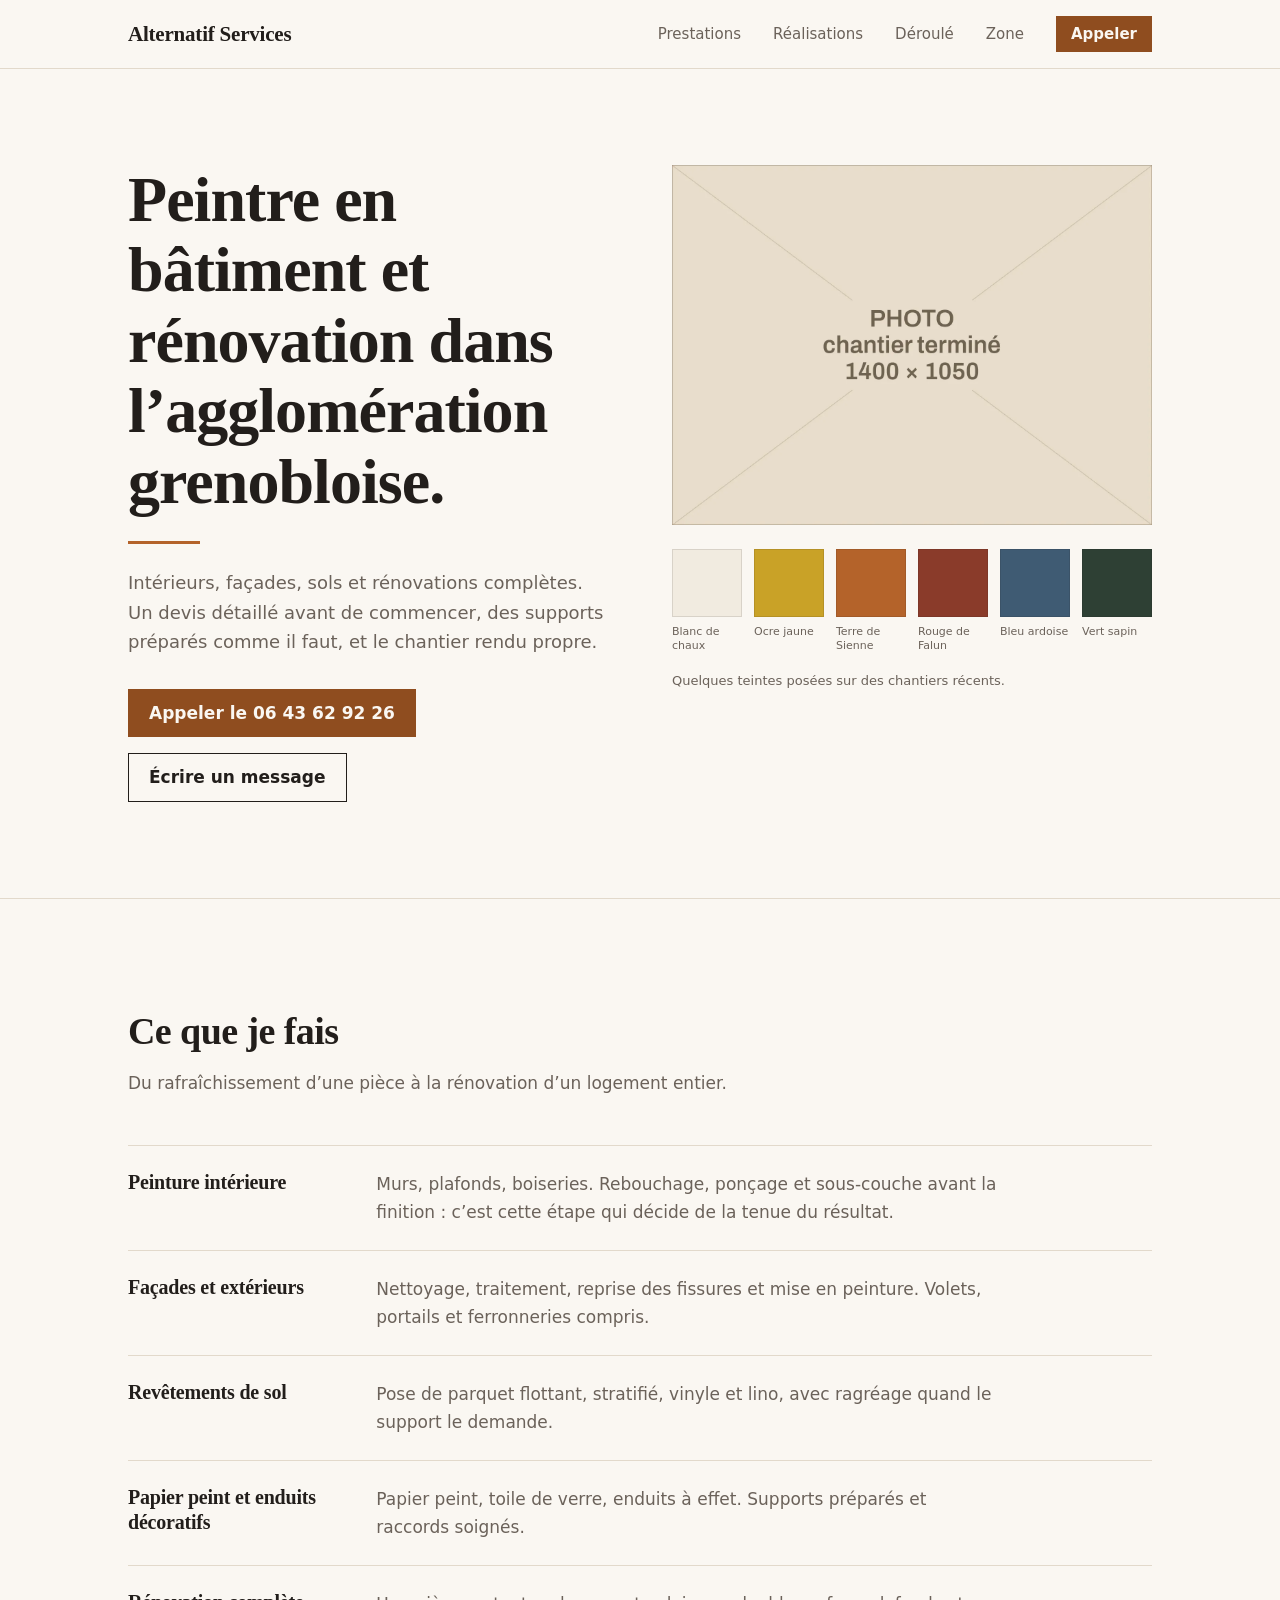
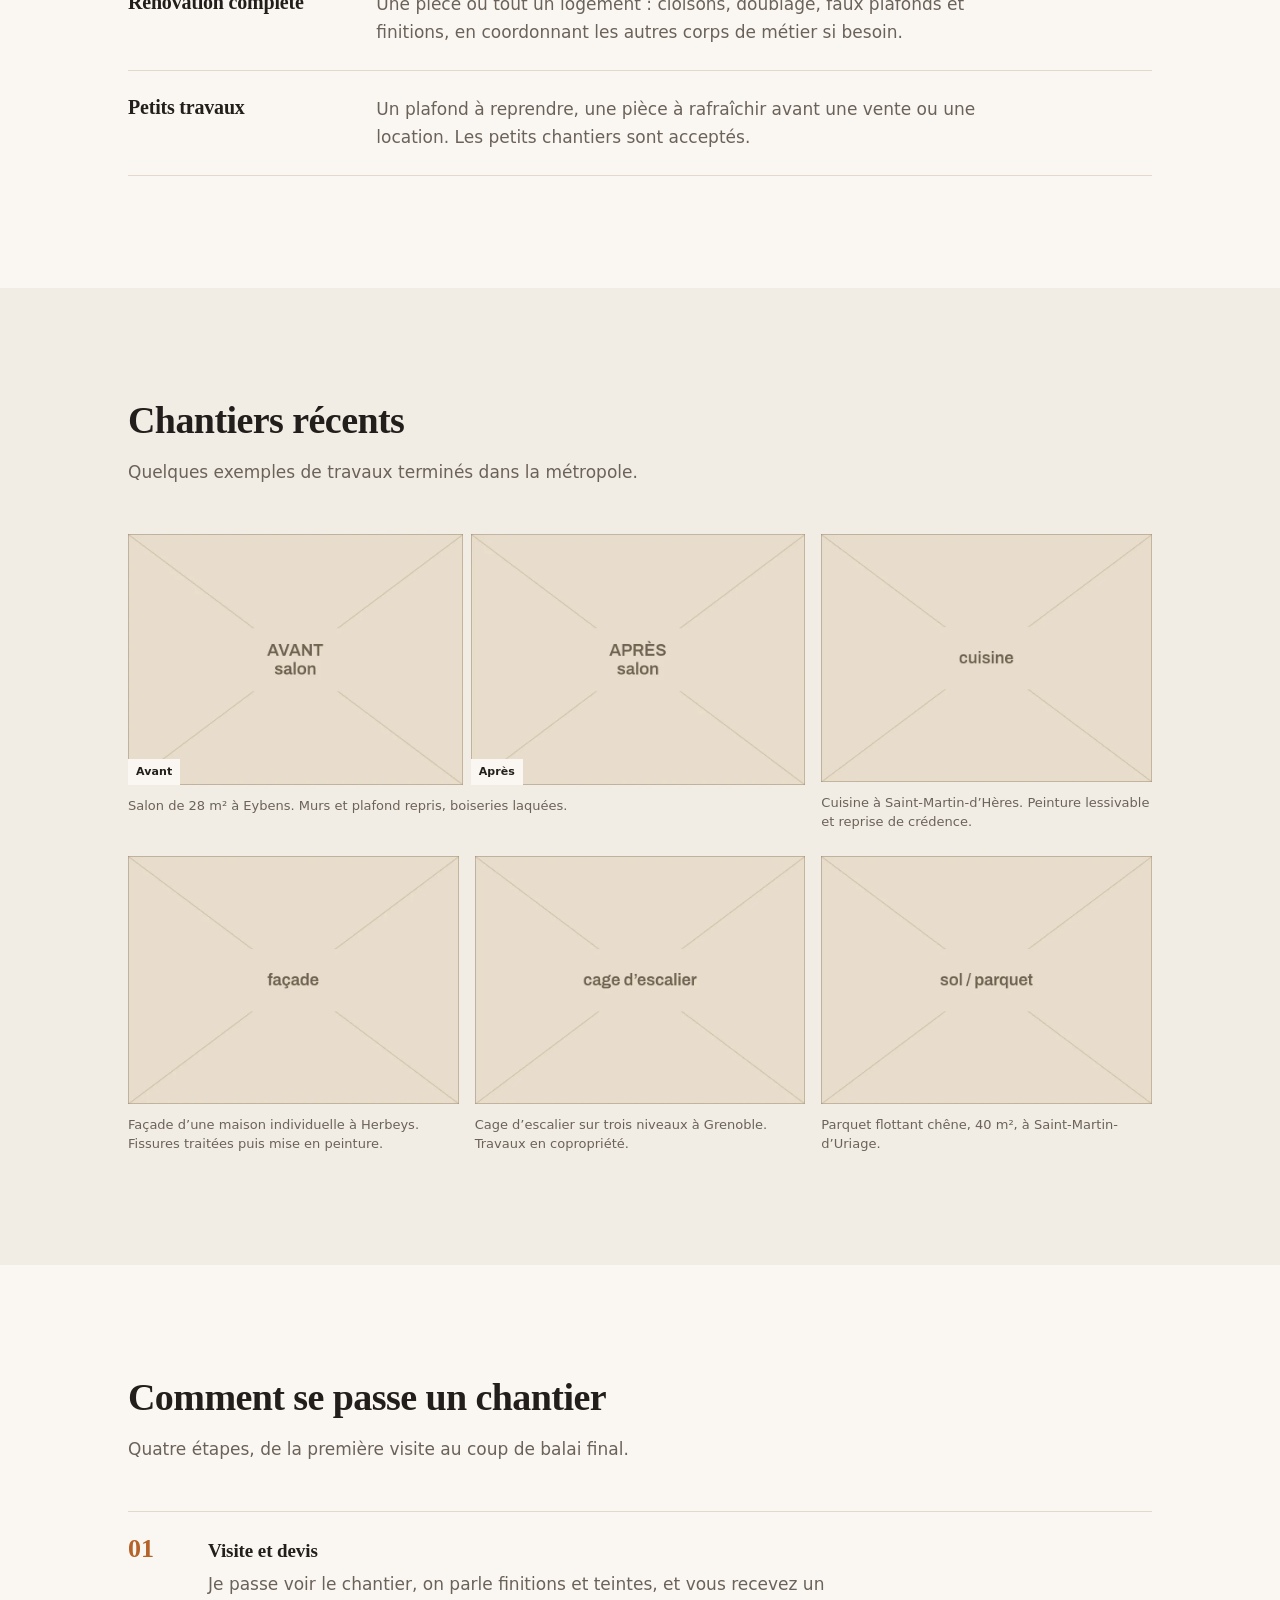
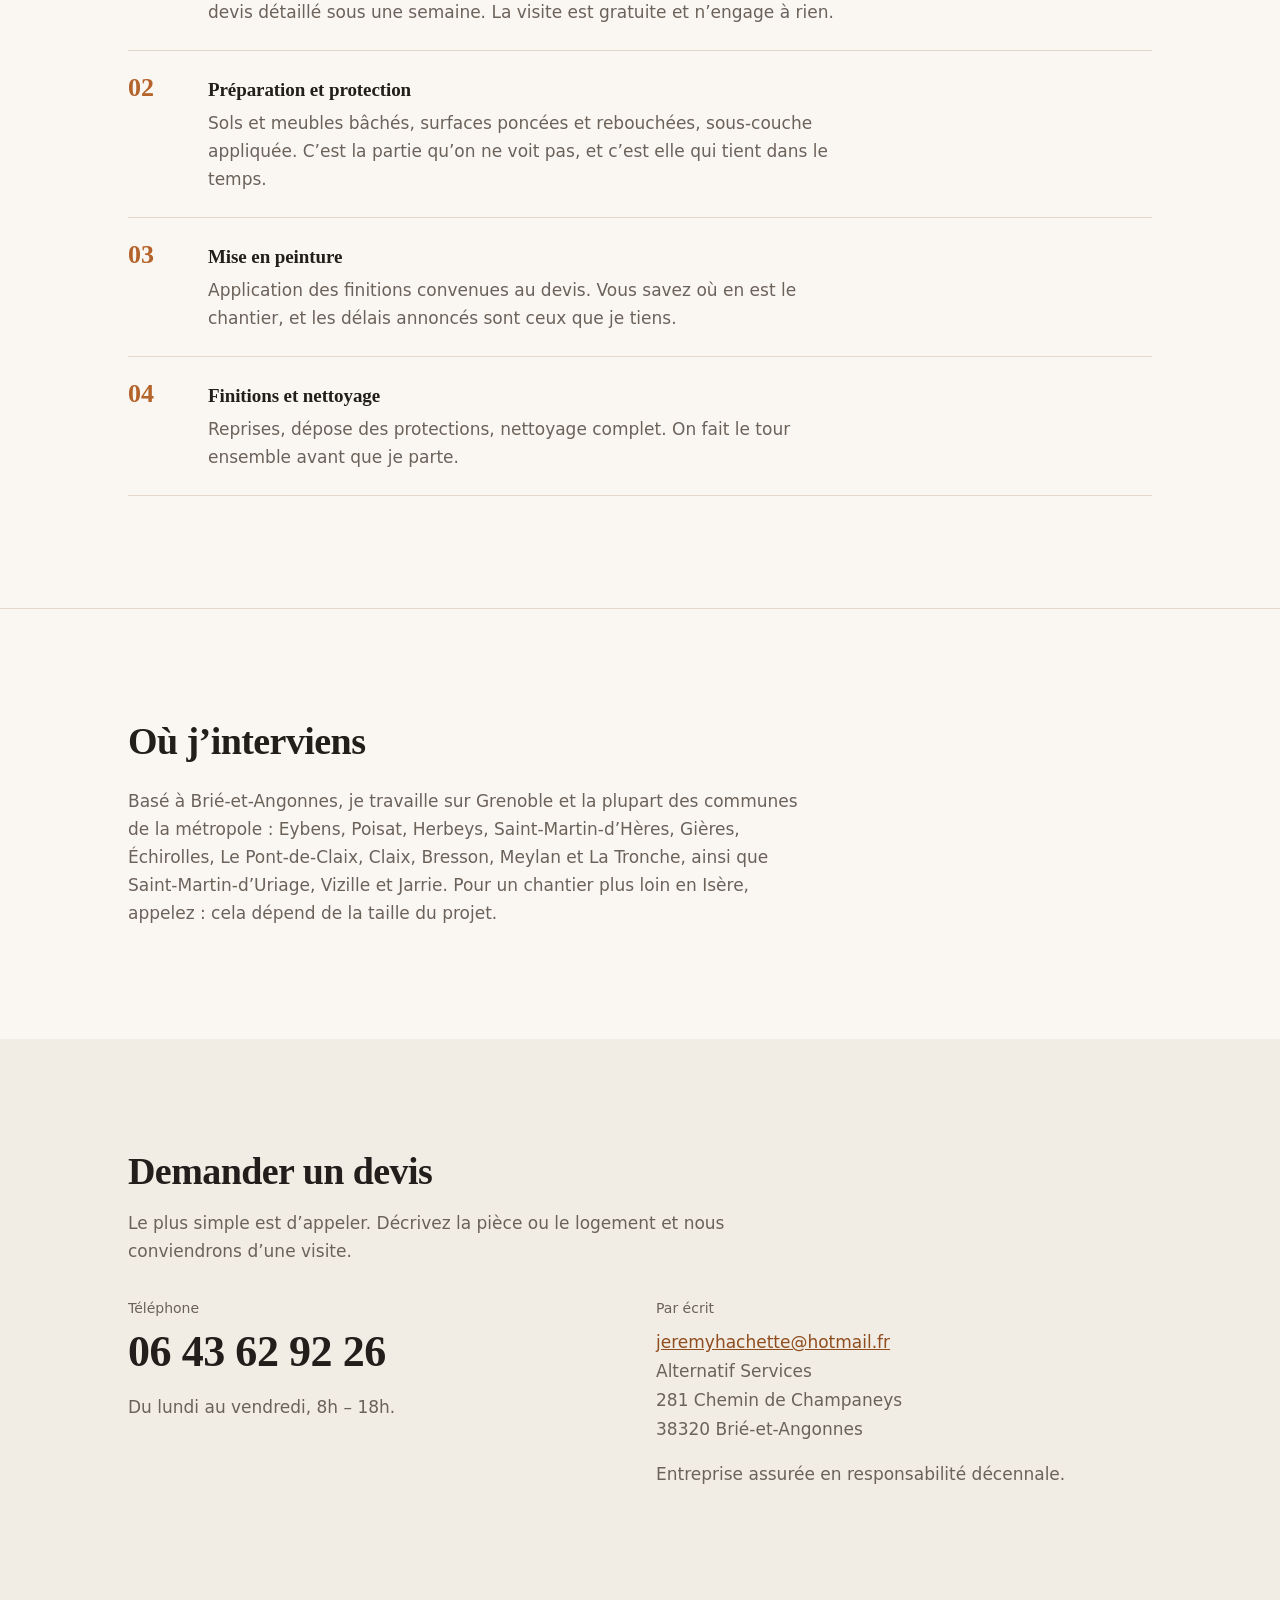
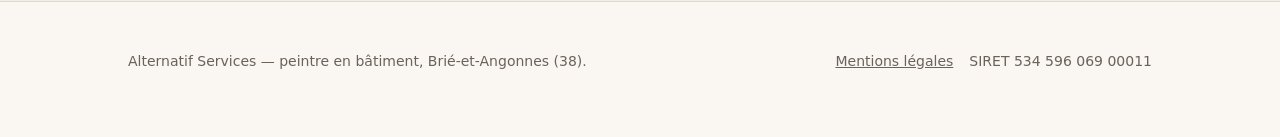
==== index.html @ 554677fd "Add static site for Alternatif Services Single-page brochure site for a painter/renovation business " ====
<!doctype html>
<html lang="fr">
<head>
<meta charset="utf-8">
<meta name="viewport" content="width=device-width, initial-scale=1">

<title>Alternatif Services — Peintre en bâtiment et rénovation à Grenoble</title>
<meta name="description" content="Peintre en bâtiment et rénovation basé à Brié-et-Angonnes (38). Intérieurs, façades, sols et rénovations complètes sur Grenoble et sa métropole. Devis gratuit.">
<link rel="canonical" href="https://exemple.github.io/as-website/">
<link rel="icon" href="favicon.svg" type="image/svg+xml">
<link rel="preload" href="fonts/fraunces-latin-var.woff2" as="font" type="font/woff2" crossorigin>
<link rel="preload" href="fonts/archivo-latin-var.woff2" as="font" type="font/woff2" crossorigin>
<link rel="stylesheet" href="styles.css">

<meta property="og:type" content="website">
<meta property="og:locale" content="fr_FR">
<meta property="og:site_name" content="Alternatif Services">
<meta property="og:title" content="Alternatif Services — Peintre en bâtiment et rénovation à Grenoble">
<meta property="og:description" content="Intérieurs, façades, sols et rénovations complètes sur Grenoble et sa métropole. Devis gratuit.">
<meta property="og:url" content="https://exemple.github.io/as-website/">
<meta property="og:image" content="https://exemple.github.io/as-website/images/og.jpg">
<meta name="twitter:card" content="summary_large_image">

<script type="application/ld+json">
{
  "@context": "https://schema.org",
  "@type": "HousePainter",
  "name": "Alternatif Services",
  "description": "Peintre en bâtiment et rénovation à Brié-et-Angonnes, intervenant sur Grenoble et sa métropole.",
  "url": "https://exemple.github.io/as-website/",
  "image": "https://exemple.github.io/as-website/images/og.jpg",
  "telephone": "+33643629226",
  "email": "contact@alternatif-services.fr",
  "priceRange": "$$",
  "address": {
    "@type": "PostalAddress",
    "streetAddress": "[numéro et rue]",
    "postalCode": "38320",
    "addressLocality": "Brié-et-Angonnes",
    "addressRegion": "Auvergne-Rhône-Alpes",
    "addressCountry": "FR"
  },
  "areaServed": [
    { "@type": "City", "name": "Grenoble" },
    { "@type": "City", "name": "Eybens" },
    { "@type": "City", "name": "Poisat" },
    { "@type": "City", "name": "Herbeys" },
    { "@type": "City", "name": "Saint-Martin-d'Hères" },
    { "@type": "City", "name": "Gières" },
    { "@type": "City", "name": "Échirolles" },
    { "@type": "City", "name": "Le Pont-de-Claix" },
    { "@type": "City", "name": "Claix" },
    { "@type": "City", "name": "Bresson" },
    { "@type": "City", "name": "Meylan" },
    { "@type": "City", "name": "La Tronche" },
    { "@type": "City", "name": "Saint-Martin-d'Uriage" },
    { "@type": "City", "name": "Vizille" },
    { "@type": "City", "name": "Jarrie" }
  ],
  "knowsAbout": [
    "Peinture intérieure",
    "Peinture de façade",
    "Pose de revêtements de sol",
    "Papier peint et enduits décoratifs",
    "Rénovation complète"
  ]
}
</script>
</head>

<body>
<a class="skip" href="#contenu">Aller au contenu</a>

<header class="masthead">
  <div class="wrap masthead__inner">
    <a class="wordmark" href="./">Alternatif Services</a>
    <div class="masthead__right">
      <nav class="nav" aria-label="Sections du site">
        <a href="#prestations">Prestations</a>
        <a href="#realisations">Réalisations</a>
        <a href="#deroule">Déroulé</a>
        <a href="#zone">Zone</a>
      </nav>
      <a class="btn btn--sm" href="tel:+33643629226">Appeler</a>
    </div>
  </div>
</header>

<main id="contenu">

  <section class="hero">
    <div class="wrap hero__inner">
      <div>
        <h1>Peintre en bâtiment et rénovation dans l’agglomération grenobloise.</h1>
        <hr class="hero__rule">
        <p class="hero__lead">
          Intérieurs, façades, sols et rénovations complètes. Un devis détaillé
          avant de commencer, des supports préparés comme il faut, et le chantier
          rendu propre.
        </p>
        <div class="hero__actions">
          <a class="btn" href="tel:+33643629226">Appeler le 06 43 62 92 26</a>
          <a class="btn btn--ghost" href="mailto:jeremyhachette@hotmail.fr">Écrire un message</a>
        </div>
      </div>

      <div>
        <figure class="hero__figure">
          <img src="images/hero.webp" width="1400" height="1050"
               alt="Séjour repeint, murs clairs et boiseries laquées, après chantier.">
        </figure>

        <div class="nuancier">
          <ul class="nuancier__list">
            <li><span class="teinte__chip" style="--teinte:#f1ebe0"></span><span class="teinte__name">Blanc de chaux</span></li>
            <li><span class="teinte__chip" style="--teinte:#c9a227"></span><span class="teinte__name">Ocre jaune</span></li>
            <li><span class="teinte__chip" style="--teinte:#b4632a"></span><span class="teinte__name">Terre de Sienne</span></li>
            <li><span class="teinte__chip" style="--teinte:#8a3b2a"></span><span class="teinte__name">Rouge de Falun</span></li>
            <li><span class="teinte__chip" style="--teinte:#3f5b73"></span><span class="teinte__name">Bleu ardoise</span></li>
            <li><span class="teinte__chip" style="--teinte:#2e4034"></span><span class="teinte__name">Vert sapin</span></li>
          </ul>
          <p class="nuancier__note">Quelques teintes posées sur des chantiers récents.</p>
        </div>
      </div>
    </div>
  </section>

  <section class="band band--rule" id="prestations">
    <div class="wrap">
      <div class="band__head">
        <h2>Ce que je fais</h2>
        <p>Du rafraîchissement d’une pièce à la rénovation d’un logement entier.</p>
      </div>

      <dl class="services">
        <div class="service">
          <dt>Peinture intérieure</dt>
          <dd>Murs, plafonds, boiseries. Rebouchage, ponçage et sous-couche avant
            la finition : c’est cette étape qui décide de la tenue du résultat.</dd>
        </div>
        <div class="service">
          <dt>Façades et extérieurs</dt>
          <dd>Nettoyage, traitement, reprise des fissures et mise en peinture.
            Volets, portails et ferronneries compris.</dd>
        </div>
        <div class="service">
          <dt>Revêtements de sol</dt>
          <dd>Pose de parquet flottant, stratifié, vinyle et lino, avec ragréage
            quand le support le demande.</dd>
        </div>
        <div class="service">
          <dt>Papier peint et enduits décoratifs</dt>
          <dd>Papier peint, toile de verre, enduits à effet. Supports préparés et
            raccords soignés.</dd>
        </div>
        <div class="service">
          <dt>Rénovation complète</dt>
          <dd>Une pièce ou tout un logement : cloisons, doublage, faux plafonds et
            finitions, en coordonnant les autres corps de métier si besoin.</dd>
        </div>
        <div class="service">
          <dt>Petits travaux</dt>
          <dd>Un plafond à reprendre, une pièce à rafraîchir avant une vente ou une
            location. Les petits chantiers sont acceptés.</dd>
        </div>
      </dl>
    </div>
  </section>

  <section class="band band--tint" id="realisations">
    <div class="wrap">
      <div class="band__head">
        <h2>Chantiers récents</h2>
        <p>Quelques exemples de travaux terminés dans la métropole.</p>
      </div>

      <ul class="gallery">
        <li class="gallery__wide">
          <figure class="shot">
            <div class="pair">
              <div class="pair__side">
                <img src="images/realisations/salon-avant.webp" width="800" height="600" loading="lazy"
                     alt="Salon avant travaux : murs marqués et peinture écaillée.">
                <span class="pair__tag">Avant</span>
              </div>
              <div class="pair__side">
                <img src="images/realisations/salon-apres.webp" width="800" height="600" loading="lazy"
                     alt="Le même salon après travaux : murs lisses et boiseries laquées.">
                <span class="pair__tag">Après</span>
              </div>
            </div>
            <figcaption>Salon de 28 m² à Eybens. Murs et plafond repris, boiseries laquées.</figcaption>
          </figure>
        </li>
        <li>
          <figure class="shot">
            <img src="images/realisations/cuisine.webp" width="800" height="600" loading="lazy"
                 alt="Cuisine repeinte en peinture lessivable.">
            <figcaption>Cuisine à Saint-Martin-d’Hères. Peinture lessivable et reprise de crédence.</figcaption>
          </figure>
        </li>
        <li>
          <figure class="shot">
            <img src="images/realisations/facade.webp" width="800" height="600" loading="lazy"
                 alt="Façade de maison individuelle après ravalement.">
            <figcaption>Façade d’une maison individuelle à Herbeys. Fissures traitées puis mise en peinture.</figcaption>
          </figure>
        </li>
        <li>
          <figure class="shot">
            <img src="images/realisations/cage-escalier.webp" width="800" height="600" loading="lazy"
                 alt="Cage d’escalier repeinte sur trois niveaux.">
            <figcaption>Cage d’escalier sur trois niveaux à Grenoble. Travaux en copropriété.</figcaption>
          </figure>
        </li>
        <li>
          <figure class="shot">
            <img src="images/realisations/parquet.webp" width="800" height="600" loading="lazy"
                 alt="Parquet flottant chêne posé dans une pièce à vivre.">
            <figcaption>Parquet flottant chêne, 40 m², à Saint-Martin-d’Uriage.</figcaption>
          </figure>
        </li>
      </ul>
    </div>
  </section>

  <section class="band" id="deroule">
    <div class="wrap">
      <div class="band__head">
        <h2>Comment se passe un chantier</h2>
        <p>Quatre étapes, de la première visite au coup de balai final.</p>
      </div>

      <ol class="steps">
        <li class="step">
          <h3>Visite et devis</h3>
          <p>Je passe voir le chantier, on parle finitions et teintes, et vous
            recevez un devis détaillé sous une semaine. La visite est gratuite et
            n’engage à rien.</p>
        </li>
        <li class="step">
          <h3>Préparation et protection</h3>
          <p>Sols et meubles bâchés, surfaces poncées et rebouchées, sous-couche
            appliquée. C’est la partie qu’on ne voit pas, et c’est elle qui tient
            dans le temps.</p>
        </li>
        <li class="step">
          <h3>Mise en peinture</h3>
          <p>Application des finitions convenues au devis. Vous savez où en est le
            chantier, et les délais annoncés sont ceux que je tiens.</p>
        </li>
        <li class="step">
          <h3>Finitions et nettoyage</h3>
          <p>Reprises, dépose des protections, nettoyage complet. On fait le tour
            ensemble avant que je parte.</p>
        </li>
      </ol>
    </div>
  </section>

  <section class="band band--rule" id="zone">
    <div class="wrap">
      <div class="band__head">
        <h2>Où j’interviens</h2>
      </div>
      <p class="zone__list">
        Basé à Brié-et-Angonnes, je travaille sur Grenoble et la plupart des
        communes de la métropole : Eybens, Poisat, Herbeys, Saint-Martin-d’Hères,
        Gières, Échirolles, Le Pont-de-Claix, Claix, Bresson, Meylan et La Tronche,
        ainsi que Saint-Martin-d’Uriage, Vizille et Jarrie. Pour un chantier plus
        loin en Isère, appelez : cela dépend de la taille du projet.
      </p>
    </div>
  </section>

  <section class="band band--tint" id="contact">
    <div class="wrap">
      <div class="band__head">
        <h2>Demander un devis</h2>
        <p>Le plus simple est d’appeler. Décrivez la pièce ou le logement et nous
          conviendrons d’une visite.</p>
      </div>

      <div class="contact__grid">
        <div>
          <p class="contact__label">Téléphone</p>
          <a class="contact__tel" href="tel:+33643629226">06 43 62 92 26</a>
          <p class="contact__detail" style="margin-top:var(--s4)">
            Du lundi au vendredi, 8h – 18h.
          </p>
        </div>
        <div>
          <p class="contact__label">Par écrit</p>
          <address class="contact__detail">
            <a href="mailto:jeremyhachette@hotmail.fr">jeremyhachette@hotmail.fr</a><br>
            Alternatif Services<br>
            281 Chemin de Champaneys<br>
            38320 Brié-et-Angonnes
          </address>
          <p class="contact__detail" style="margin-top:var(--s4)">
            Entreprise assurée en responsabilité décennale.
          </p>
        </div>
      </div>
    </div>
  </section>

</main>

<footer class="colophon">
  <div class="wrap colophon__inner">
    <p>Alternatif Services — peintre en bâtiment, Brié-et-Angonnes (38).</p>
    <p class="colophon__legal">
      <a href="mentions-legales.html">Mentions légales</a>
      <span>SIRET 534 596 069 00011</span>
    </p>
  </div>
</footer>

</body>
</html>
---- styles.css ----
/* ==========================================================================
   Alternatif Services
   Plain CSS, no build step. The tokens in :root drive the whole site —
   changing the palette or type here restyles every page.
   ========================================================================== */

/* --- Fonts ---------------------------------------------------------------
   Self-hosted on purpose. Loading these from Google would send every
   visitor's IP address to a third party, which the legal page says we
   don't do. Latin subset only; it covers French including oe/OE.
   ------------------------------------------------------------------------ */
@font-face {
  font-family: "Fraunces";
  src: url("fonts/fraunces-latin-var.woff2") format("woff2");
  font-weight: 400 700;
  font-style: normal;
  font-display: swap;
}
@font-face {
  font-family: "Archivo";
  src: url("fonts/archivo-latin-var.woff2") format("woff2");
  font-weight: 400 700;
  font-style: normal;
  font-display: swap;
}

/* --- Tokens -------------------------------------------------------------- */
:root {
  color-scheme: light;

  /* Pigments. Ochre is decorative only — at 4.09:1 on paper it is not
     legible enough for body text. Use ochre-deep (5.99:1) for anything
     you have to read. */
  --paper:      #faf7f2;
  --paper-alt:  #f2ede4;
  --ink:        #221e1b;
  --ink-muted:  #6b625a;
  --rule:       #e2d9cb;
  --ochre:      #b4632a;
  --ochre-deep: #8f4d1f;

  --font-display: "Fraunces", Georgia, "Times New Roman", serif;
  --font-body: "Archivo", system-ui, -apple-system, "Segoe UI", Roboto, sans-serif;

  --s1: 0.25rem;
  --s2: 0.5rem;
  --s3: 0.75rem;
  --s4: 1rem;
  --s5: 1.5rem;
  --s6: 2rem;
  --s7: 3rem;
  --s8: 4rem;

  --wrap: 70rem;
  --measure: 64ch;
  --gutter: clamp(1.25rem, 5vw, 3rem);
  --band: clamp(3.5rem, 9vw, 7rem);
}

/* --- Base ---------------------------------------------------------------- */
*,
*::before,
*::after { box-sizing: border-box; }

html {
  -webkit-text-size-adjust: 100%;
  scroll-behavior: smooth;
}

body {
  margin: 0;
  background: var(--paper);
  color: var(--ink);
  font-family: var(--font-body);
  font-size: 1.0625rem;
  line-height: 1.65;
  font-synthesis-weight: none;
  -webkit-font-smoothing: antialiased;
}

img {
  display: block;
  max-width: 100%;
  height: auto;
}

a { color: var(--ochre-deep); }
a:hover { color: var(--ink); }

:focus-visible {
  outline: 2px solid var(--ochre-deep);
  outline-offset: 3px;
}

h1, h2, h3 {
  margin: 0;
  font-family: var(--font-display);
  font-weight: 600;
  line-height: 1.1;
  letter-spacing: -0.015em;
  text-wrap: balance;
}

/* Fraunces carries an optical-size axis: large sizes get the higher-contrast,
   tighter-fitting cut, small sizes the sturdier one. */
h1 {
  font-size: clamp(2.25rem, 1.3rem + 4vw, 4rem);
  font-variation-settings: "opsz" 144;
}
h2 {
  font-size: clamp(1.625rem, 1.2rem + 1.6vw, 2.375rem);
  font-variation-settings: "opsz" 72;
}
h3 {
  font-size: 1.1875rem;
  font-variation-settings: "opsz" 24;
  letter-spacing: -0.005em;
}

p { margin: 0 0 var(--s4); }
p:last-child { margin-bottom: 0; }

/* --- Layout -------------------------------------------------------------- */
.wrap {
  width: 100%;
  max-width: var(--wrap);
  margin-inline: auto;
  padding-inline: var(--gutter);
}

.band { padding-block: var(--band); }
.band--tint { background: var(--paper-alt); }
.band--rule { border-top: 1px solid var(--rule); }

.band__head { max-width: var(--measure); }
.band__head p {
  margin-top: var(--s4);
  color: var(--ink-muted);
}

.skip {
  position: absolute;
  left: -9999px;
  top: 0;
  background: var(--ink);
  color: var(--paper);
  padding: var(--s3) var(--s4);
  z-index: 10;
}
.skip:focus { left: var(--s3); top: var(--s3); }

/* --- Masthead ------------------------------------------------------------ */
.masthead { border-bottom: 1px solid var(--rule); }

.masthead__inner {
  display: flex;
  flex-wrap: wrap;
  align-items: center;
  justify-content: space-between;
  gap: var(--s4);
  padding-block: var(--s4);
}

.wordmark {
  font-family: var(--font-display);
  font-variation-settings: "opsz" 36;
  font-weight: 600;
  font-size: 1.3125rem;
  letter-spacing: -0.01em;
  color: var(--ink);
  text-decoration: none;
  white-space: nowrap;
}
.wordmark:hover { color: var(--ochre-deep); }

.masthead__right {
  display: flex;
  align-items: center;
  gap: clamp(1rem, 3vw, 2rem);
}

.nav {
  display: flex;
  gap: clamp(1rem, 3vw, 2rem);
}
.nav a {
  color: var(--ink-muted);
  text-decoration: none;
  font-size: 0.9375rem;
}
.nav a:hover { color: var(--ochre-deep); }

/* Below this width the four anchors crowd the phone button, which is the
   only thing on the page that actually earns a tap. Drop the anchors. */
@media (max-width: 46rem) {
  .nav { display: none; }
}

/* --- Buttons ------------------------------------------------------------- */
.btn {
  display: inline-block;
  font: inherit;
  font-weight: 600;
  line-height: 1.2;
  padding: 0.8125rem 1.25rem;
  border: 1px solid var(--ochre-deep);
  background: var(--ochre-deep);
  color: var(--paper);
  text-decoration: none;
  transition: background-color 120ms ease, border-color 120ms ease, color 120ms ease;
}
.btn:hover {
  background: var(--ink);
  border-color: var(--ink);
  color: var(--paper);
}

.btn--ghost {
  background: transparent;
  border-color: var(--ink);
  color: var(--ink);
}
.btn--ghost:hover {
  background: var(--ink);
  color: var(--paper);
}

.btn--sm {
  padding: 0.5rem 0.875rem;
  font-size: 0.9375rem;
}

/* --- Hero ---------------------------------------------------------------- */
.hero { padding-block: clamp(3rem, 8vw, 6rem); }

.hero__inner {
  display: grid;
  gap: clamp(2.5rem, 6vw, 4rem);
  align-items: start;
}

@media (min-width: 60rem) {
  .hero__inner { grid-template-columns: 1fr minmax(24rem, 30rem); }
}

.hero__rule {
  width: 4.5rem;
  height: 3px;
  margin: var(--s5) 0;
  border: 0;
  background: var(--ochre);
}

.hero__lead {
  max-width: 46ch;
  font-size: 1.125rem;
  color: var(--ink-muted);
}

.hero__actions {
  display: flex;
  flex-wrap: wrap;
  align-items: center;
  gap: var(--s4);
  margin-top: var(--s6);
}

.hero__figure { margin: 0; }
.hero__figure img {
  width: 100%;
  aspect-ratio: 4 / 3;
  object-fit: cover;
  background: var(--paper-alt);
}

/* --- Nuancier ------------------------------------------------------------
   The one decorative flourish on the site. A paint chart is the most
   characteristic object in this trade, and these are real tones from
   recent jobs, so it carries information rather than filling space. */
.nuancier { margin-top: var(--s5); }

.nuancier__list {
  display: grid;
  grid-template-columns: repeat(3, 1fr);
  gap: var(--s3);
  margin: 0;
  padding: 0;
  list-style: none;
}

@media (min-width: 30rem) {
  .nuancier__list { grid-template-columns: repeat(6, 1fr); }
}

.teinte__chip {
  display: block;
  height: clamp(3rem, 7vw, 4.25rem);
  background: var(--teinte);
  border: 1px solid rgb(34 30 27 / 0.12);
}

.teinte__name {
  display: block;
  margin-top: var(--s2);
  font-size: 0.6875rem;
  line-height: 1.3;
  color: var(--ink-muted);
}

.nuancier__note {
  margin: var(--s4) 0 0;
  font-size: 0.8125rem;
  color: var(--ink-muted);
}

/* --- Services ------------------------------------------------------------ */
.services { margin: var(--s7) 0 0; }

.service {
  display: grid;
  gap: var(--s2);
  padding-block: var(--s5);
  border-top: 1px solid var(--rule);
}
.service:last-child { border-bottom: 1px solid var(--rule); }

@media (min-width: 48rem) {
  .service {
    grid-template-columns: minmax(11rem, 20ch) 1fr;
    gap: var(--s6);
  }
}

.service dt {
  font-family: var(--font-display);
  font-variation-settings: "opsz" 30;
  font-weight: 600;
  font-size: 1.25rem;
  line-height: 1.25;
  letter-spacing: -0.01em;
}

.service dd {
  margin: 0;
  max-width: 58ch;
  color: var(--ink-muted);
}

/* --- Réalisations -------------------------------------------------------- */
.gallery {
  display: grid;
  grid-template-columns: repeat(auto-fit, minmax(16rem, 1fr));
  gap: var(--s5) var(--s4);
  margin: var(--s7) 0 0;
  padding: 0;
  list-style: none;
}

.shot { margin: 0; }

.shot img {
  width: 100%;
  aspect-ratio: 4 / 3;
  object-fit: cover;
  background: var(--paper-alt);
}

.shot img,
.hero__figure img {
  outline: 1px solid rgb(34 30 27 / 0.09);
  outline-offset: -1px;
}

.shot figcaption {
  margin-top: var(--s3);
  font-size: 0.8125rem;
  line-height: 1.45;
  color: var(--ink-muted);
}

/* The span has to sit on the grid item itself, which is the <li>. */
@media (min-width: 48rem) {
  .gallery__wide { grid-column: span 2; }
}

.pair {
  display: grid;
  grid-template-columns: 1fr 1fr;
  gap: var(--s2);
}

.pair__side { position: relative; }

.pair__tag {
  position: absolute;
  left: 0;
  bottom: 0;
  padding: 0.25rem 0.5rem;
  background: var(--paper);
  color: var(--ink);
  font-size: 0.6875rem;
  font-weight: 600;
  letter-spacing: 0.01em;
}

/* --- Déroulé d'un chantier ----------------------------------------------
   Numbered because this genuinely is a sequence. Nothing else on the page
   is numbered. */
.steps {
  margin: var(--s7) 0 0;
  padding: 0;
  list-style: none;
  counter-reset: step;
}

.step {
  counter-increment: step;
  display: grid;
  gap: var(--s3);
  padding-block: var(--s5);
  border-top: 1px solid var(--rule);
}
.step:last-child { border-bottom: 1px solid var(--rule); }

.step::before {
  content: counter(step, decimal-leading-zero);
  font-family: var(--font-display);
  font-variation-settings: "opsz" 48;
  font-weight: 600;
  font-size: 1.625rem;
  line-height: 1;
  color: var(--ochre);
}

.step p {
  margin: 0;
  max-width: 58ch;
  color: var(--ink-muted);
}

@media (min-width: 48rem) {
  .step {
    grid-template-columns: 3.5rem 1fr;
    gap: var(--s2) var(--s5);
    align-items: baseline;
  }
  .step::before { grid-row: span 2; }
}

/* --- Zone ---------------------------------------------------------------- */
.zone__list {
  max-width: var(--measure);
  margin: var(--s5) 0 0;
  color: var(--ink-muted);
}

/* --- Contact ------------------------------------------------------------- */
.contact__grid {
  display: grid;
  gap: var(--s6);
  margin-top: var(--s6);
}

@media (min-width: 44rem) {
  .contact__grid { grid-template-columns: 1fr 1fr; }
}

.contact__tel {
  display: inline-block;
  font-family: var(--font-display);
  font-variation-settings: "opsz" 96;
  font-weight: 600;
  font-size: clamp(1.75rem, 1.1rem + 3.2vw, 2.75rem);
  line-height: 1.1;
  letter-spacing: -0.01em;
  color: var(--ink);
  text-decoration: none;
}
.contact__tel:hover { color: var(--ochre-deep); }

.contact__label {
  margin: 0 0 var(--s2);
  font-size: 0.875rem;
  color: var(--ink-muted);
}

.contact__detail {
  margin: 0;
  font-style: normal;
  line-height: 1.7;
  color: var(--ink-muted);
}
.contact__detail a { color: var(--ochre-deep); }

/* --- Colophon ------------------------------------------------------------ */
.colophon {
  border-top: 1px solid var(--rule);
  padding-block: var(--s7);
  font-size: 0.875rem;
  color: var(--ink-muted);
}

.colophon__inner {
  display: flex;
  flex-wrap: wrap;
  justify-content: space-between;
  gap: var(--s4) var(--s6);
}

.colophon a { color: var(--ink-muted); }
.colophon a:hover { color: var(--ochre-deep); }

.colophon__legal {
  display: flex;
  flex-wrap: wrap;
  gap: var(--s4);
}

/* --- Legal / 404 prose --------------------------------------------------- */
.prose { max-width: var(--measure); }

.prose h2 {
  margin-top: var(--s7);
  font-size: 1.375rem;
  font-variation-settings: "opsz" 36;
}
.prose h2:first-of-type { margin-top: var(--s6); }

.prose dl { margin: var(--s4) 0 0; }
.prose dt {
  font-weight: 600;
  margin-top: var(--s3);
}
.prose dd {
  margin: 0;
  color: var(--ink-muted);
}

.prose__back { margin-top: var(--s7); }

/* --- Motion -------------------------------------------------------------- */
@media (prefers-reduced-motion: reduce) {
  html { scroll-behavior: auto; }
  *, *::before, *::after {
    transition-duration: 0.01ms !important;
    animation-duration: 0.01ms !important;
    animation-iteration-count: 1 !important;
  }
}
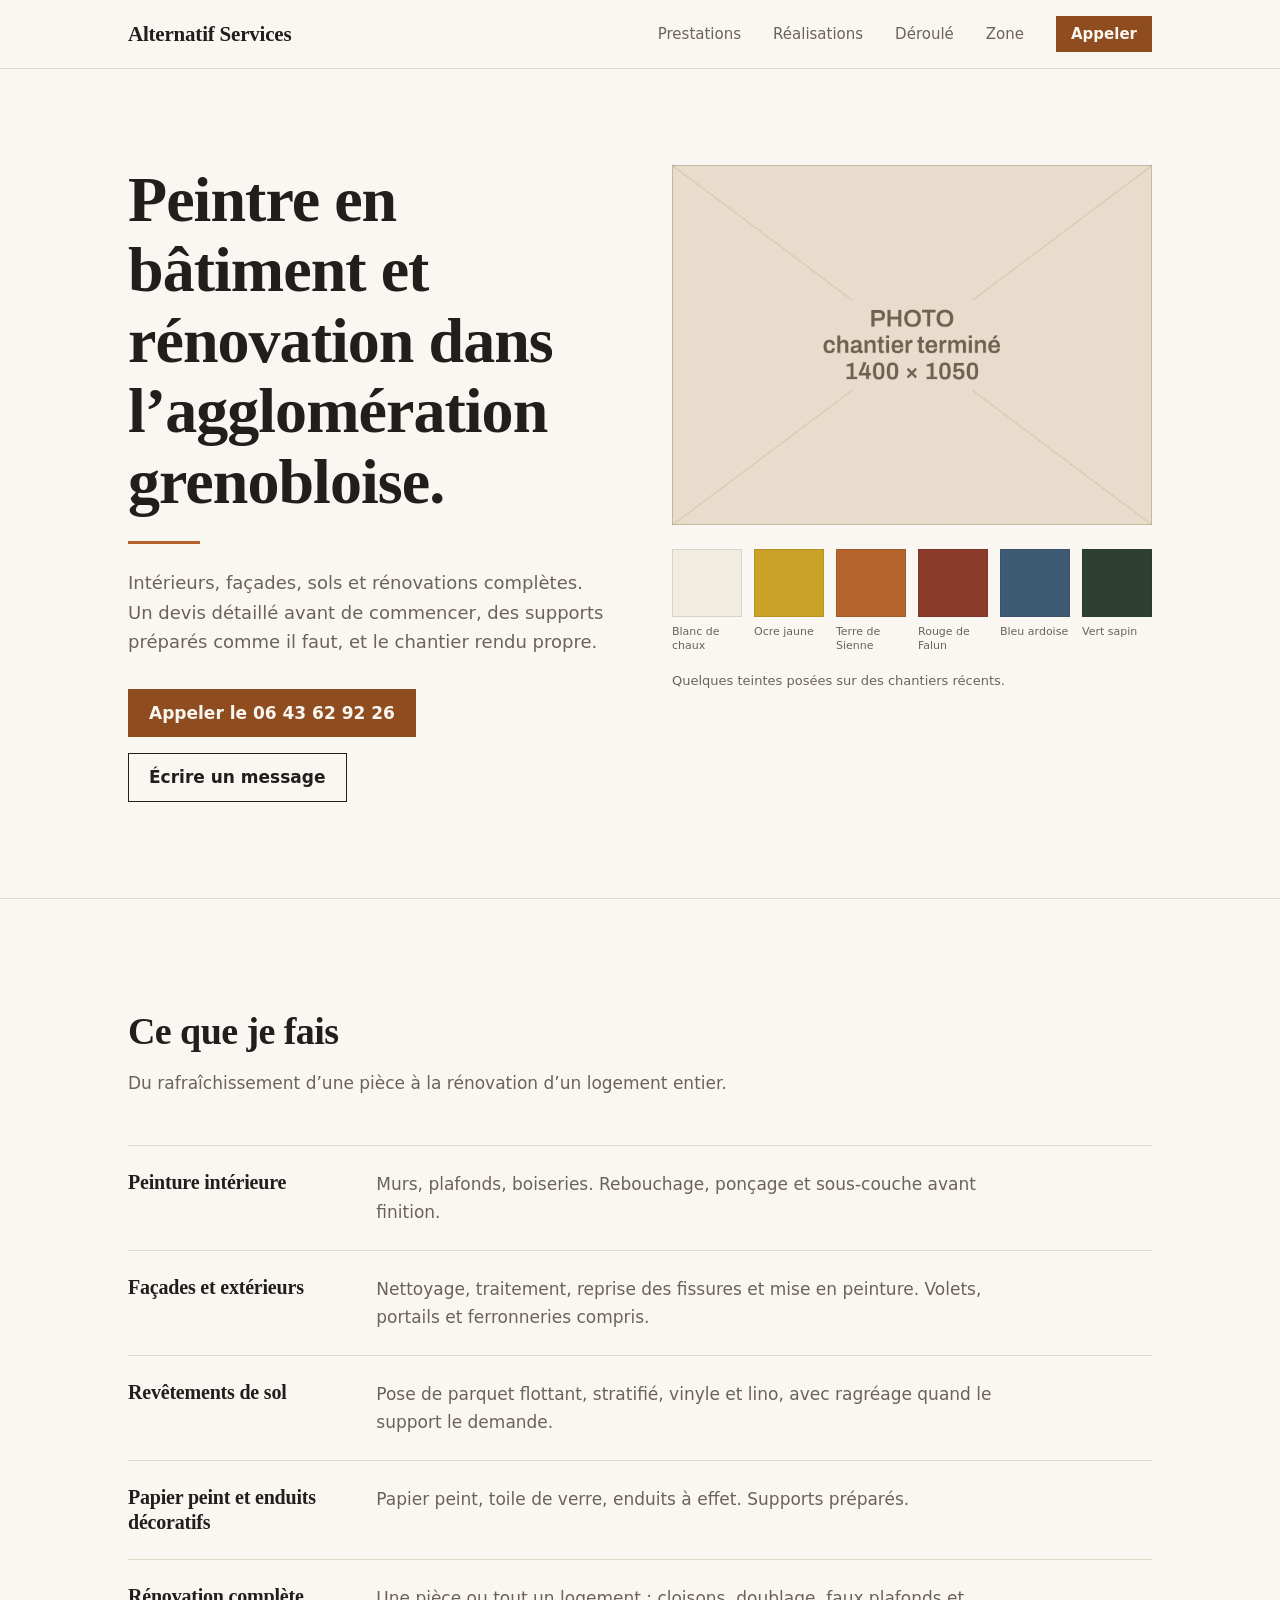
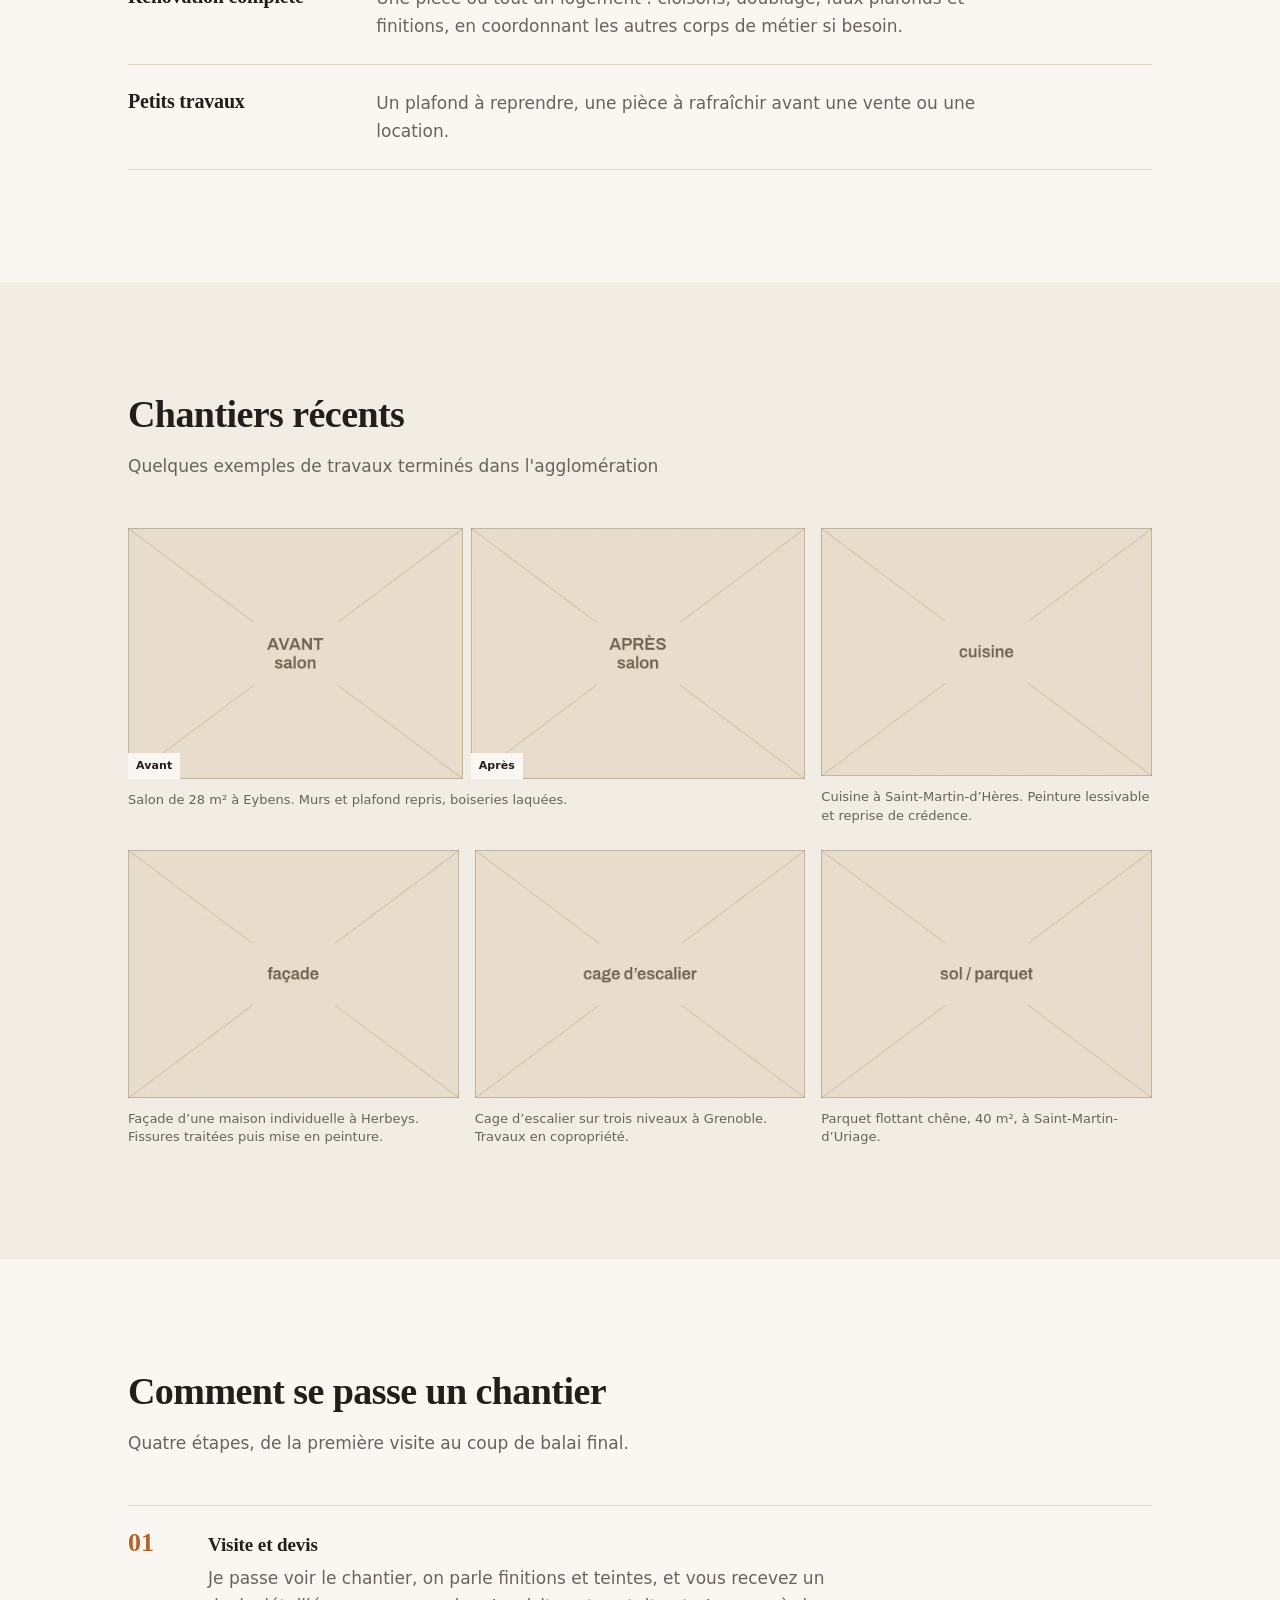
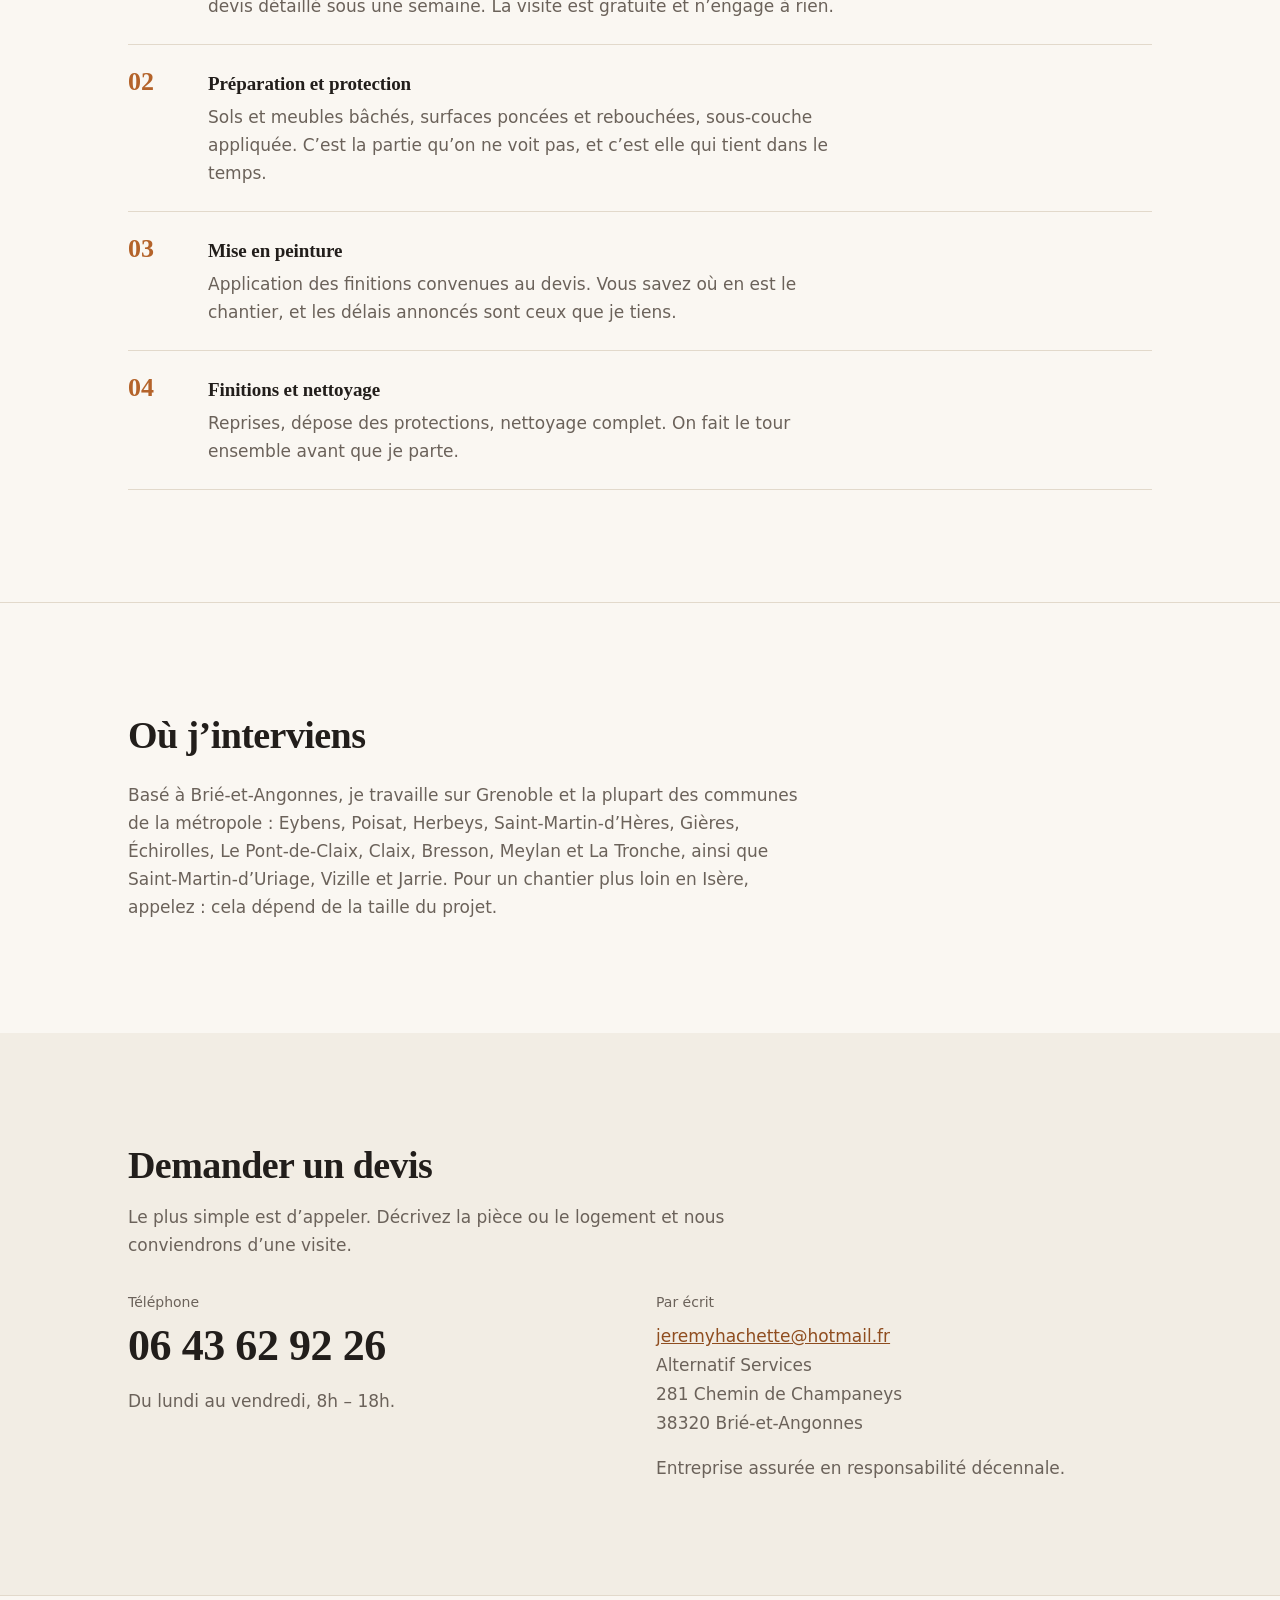
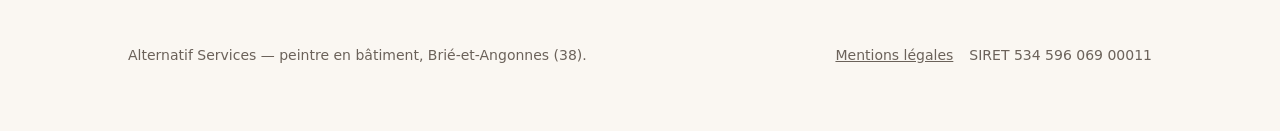
==== commit 6f9498c5: "Update service descriptions and section headings" ====
--- a/index.html
+++ b/index.html
@@ -136,7 +136,7 @@
         <div class="service">
           <dt>Peinture intérieure</dt>
           <dd>Murs, plafonds, boiseries. Rebouchage, ponçage et sous-couche avant
-            la finition : c’est cette étape qui décide de la tenue du résultat.</dd>
+            finition.</dd>
         </div>
         <div class="service">
           <dt>Façades et extérieurs</dt>
@@ -150,8 +150,7 @@
         </div>
         <div class="service">
           <dt>Papier peint et enduits décoratifs</dt>
-          <dd>Papier peint, toile de verre, enduits à effet. Supports préparés et
-            raccords soignés.</dd>
+          <dd>Papier peint, toile de verre, enduits à effet. Supports préparés.</dd>
         </div>
         <div class="service">
           <dt>Rénovation complète</dt>
@@ -161,7 +160,7 @@
         <div class="service">
           <dt>Petits travaux</dt>
           <dd>Un plafond à reprendre, une pièce à rafraîchir avant une vente ou une
-            location. Les petits chantiers sont acceptés.</dd>
+            location.</dd>
         </div>
       </dl>
     </div>
@@ -171,7 +170,7 @@
     <div class="wrap">
       <div class="band__head">
         <h2>Chantiers récents</h2>
-        <p>Quelques exemples de travaux terminés dans la métropole.</p>
+        <p>Quelques exemples de travaux terminés dans l'agglomération</p>
       </div>
 
       <ul class="gallery">
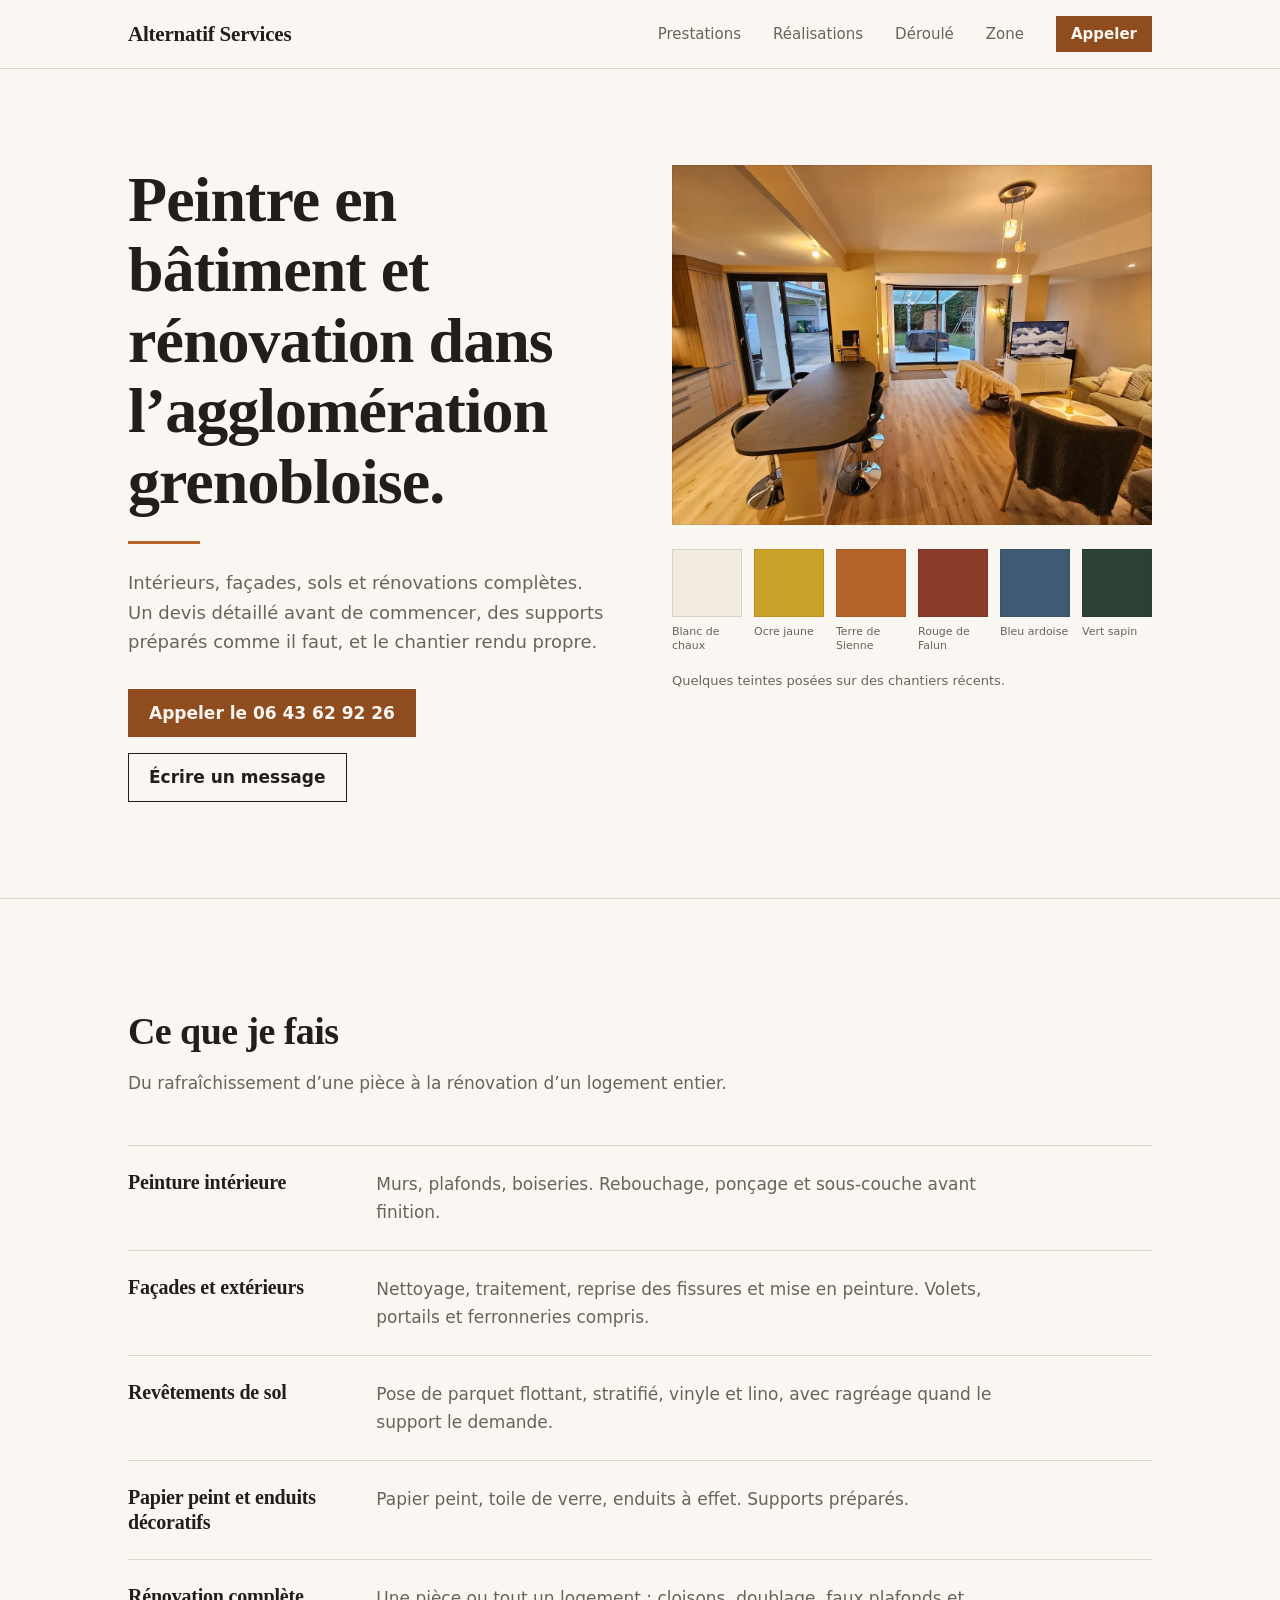
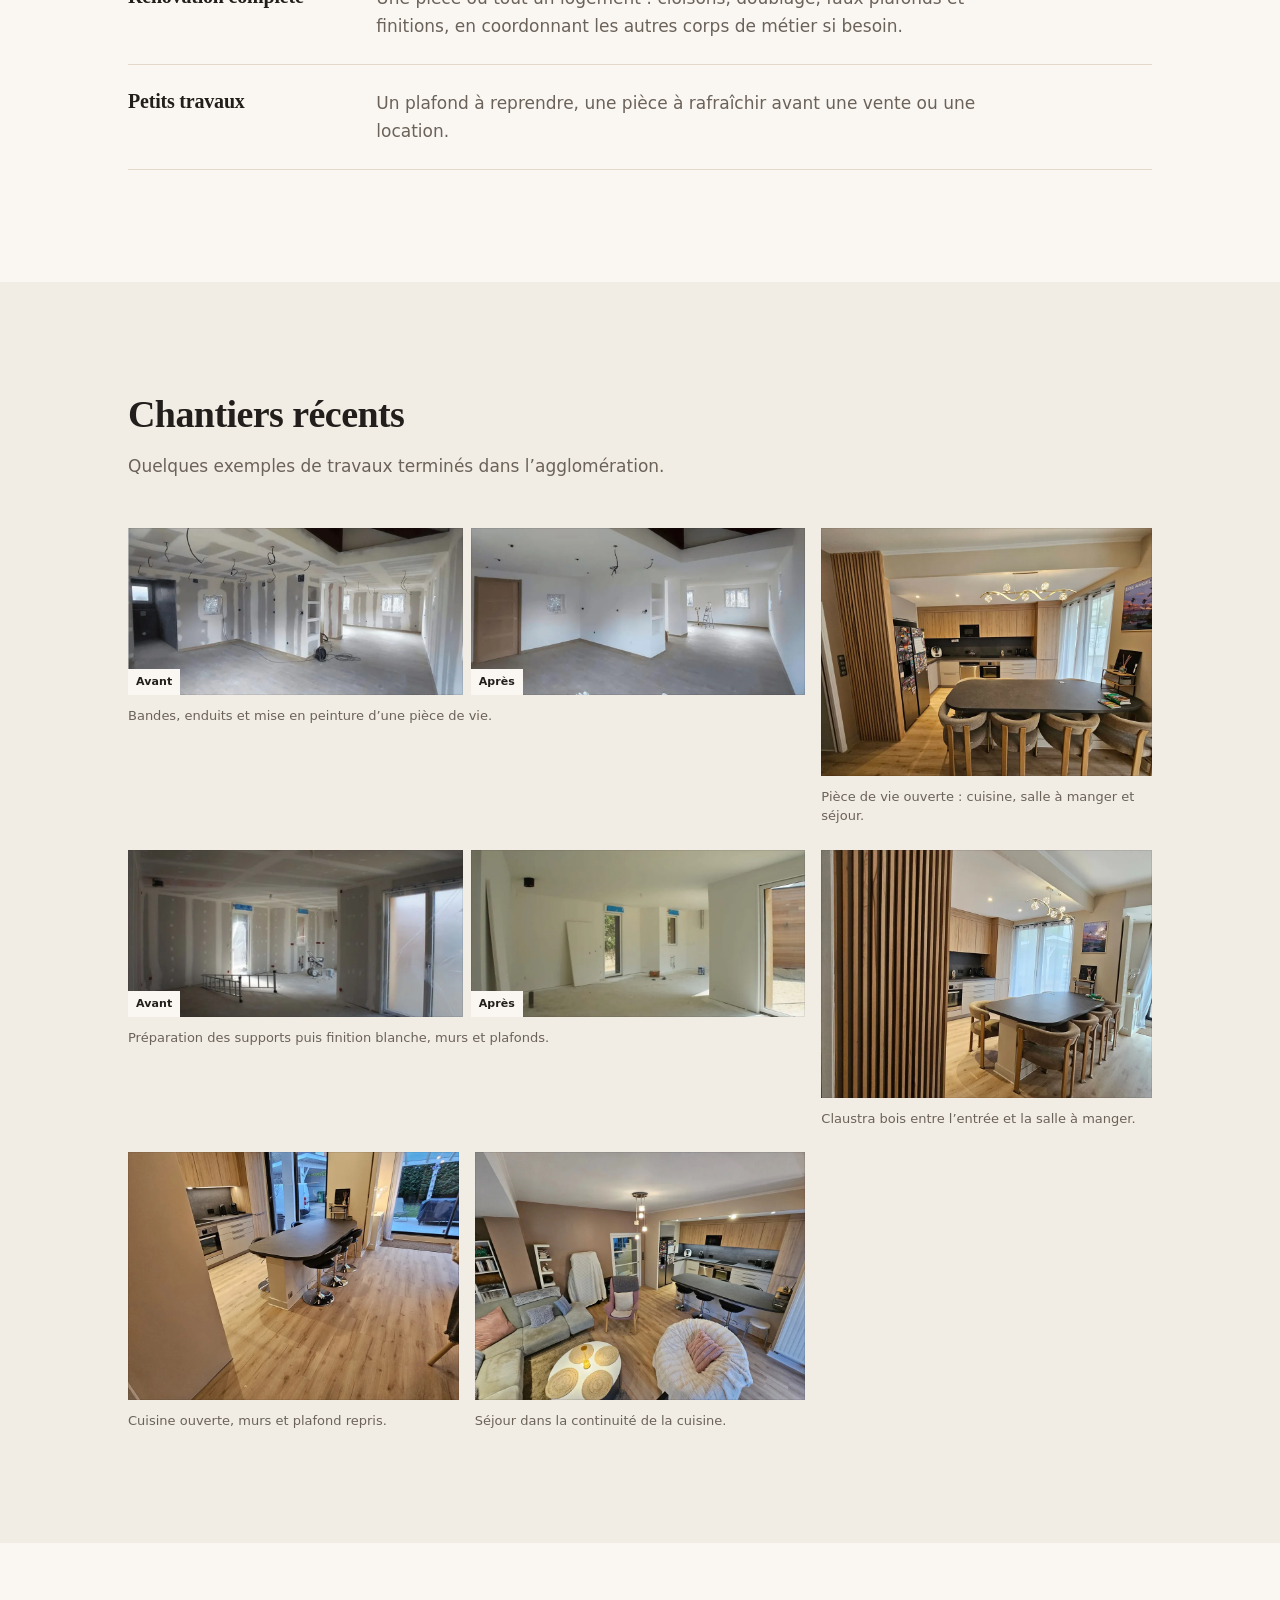
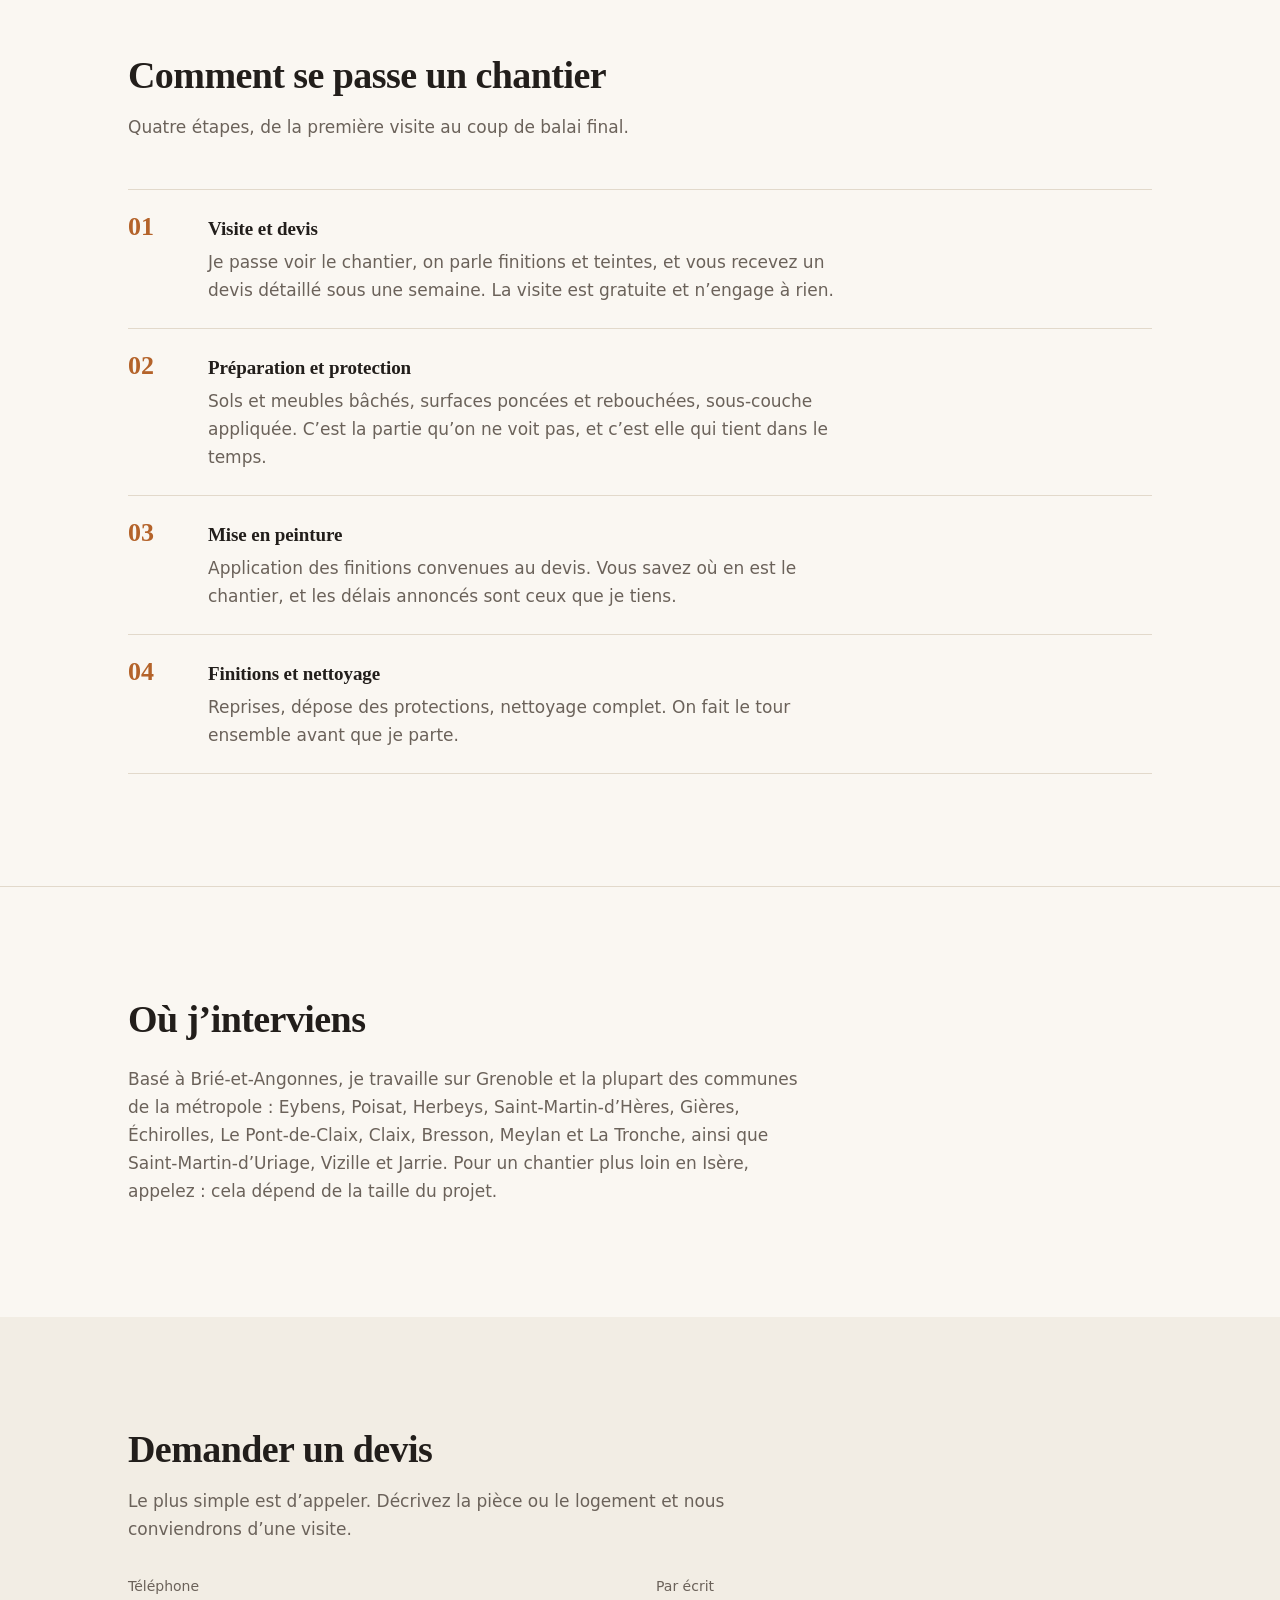
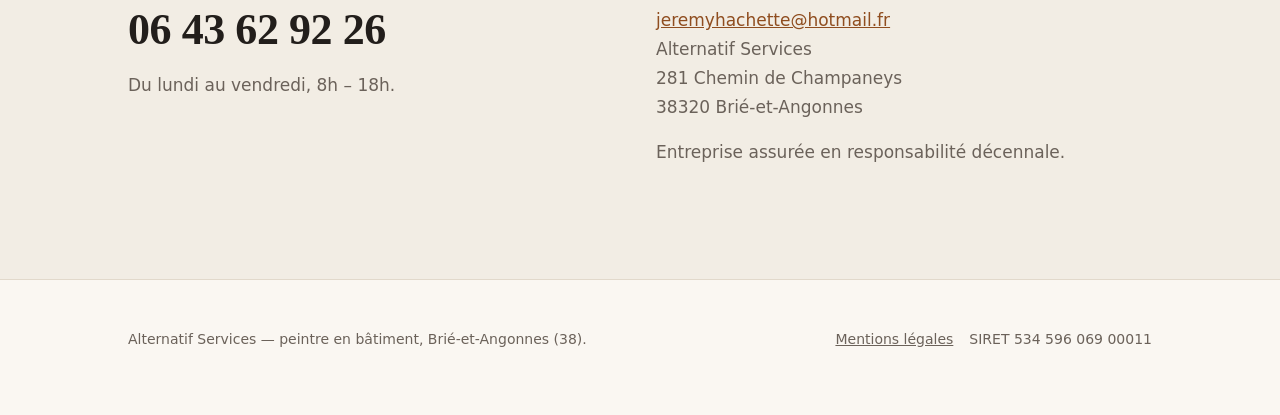
==== commit 7663db5a: "Replace placeholder images with real job photos Nine photos from the owner: one finished open-plan r" ====
--- a/index.html
+++ b/index.html
@@ -30,11 +30,11 @@
   "url": "https://exemple.github.io/as-website/",
   "image": "https://exemple.github.io/as-website/images/og.jpg",
   "telephone": "+33643629226",
-  "email": "contact@alternatif-services.fr",
+  "email": "jeremyhachette@hotmail.fr",
   "priceRange": "$$",
   "address": {
     "@type": "PostalAddress",
-    "streetAddress": "[numéro et rue]",
+    "streetAddress": "281 Chemin de Champaneys",
     "postalCode": "38320",
     "addressLocality": "Brié-et-Angonnes",
     "addressRegion": "Auvergne-Rhône-Alpes",
@@ -106,8 +106,9 @@
 
       <div>
         <figure class="hero__figure">
-          <img src="images/hero.webp" width="1400" height="1050"
-               alt="Séjour repeint, murs clairs et boiseries laquées, après chantier.">
+          <img src="images/hero.webp" width="1280" height="960"
+               alt="Séjour et coin repas après rénovation : sol en chêne clair, îlot
+                    avec tabourets et baie vitrée ouvrant sur le jardin.">
         </figure>
 
         <div class="nuancier">
@@ -170,7 +171,7 @@
     <div class="wrap">
       <div class="band__head">
         <h2>Chantiers récents</h2>
-        <p>Quelques exemples de travaux terminés dans l'agglomération</p>
+        <p>Quelques exemples de travaux terminés dans l’agglomération.</p>
       </div>
 
       <ul class="gallery">
@@ -178,45 +179,62 @@
           <figure class="shot">
             <div class="pair">
               <div class="pair__side">
-                <img src="images/realisations/salon-avant.webp" width="800" height="600" loading="lazy"
-                     alt="Salon avant travaux : murs marqués et peinture écaillée.">
+                <img src="images/realisations/chantier-1-avant.webp" width="1000" height="500" loading="lazy"
+                     alt="Pièce de vie au stade des cloisons : plaques de plâtre, bandes et fils électriques apparents.">
                 <span class="pair__tag">Avant</span>
               </div>
               <div class="pair__side">
-                <img src="images/realisations/salon-apres.webp" width="800" height="600" loading="lazy"
-                     alt="Le même salon après travaux : murs lisses et boiseries laquées.">
+                <img src="images/realisations/chantier-1-apres.webp" width="1000" height="500" loading="lazy"
+                     alt="La même pièce après travaux : murs et plafond peints en blanc, porte posée.">
                 <span class="pair__tag">Après</span>
               </div>
             </div>
-            <figcaption>Salon de 28 m² à Eybens. Murs et plafond repris, boiseries laquées.</figcaption>
+            <figcaption>Bandes, enduits et mise en peinture d’une pièce de vie.</figcaption>
           </figure>
         </li>
         <li>
           <figure class="shot">
-            <img src="images/realisations/cuisine.webp" width="800" height="600" loading="lazy"
-                 alt="Cuisine repeinte en peinture lessivable.">
-            <figcaption>Cuisine à Saint-Martin-d’Hères. Peinture lessivable et reprise de crédence.</figcaption>
+            <img src="images/realisations/piece-de-vie.webp" width="1000" height="750" loading="lazy"
+                 alt="Cuisine ouverte sur la salle à manger, claustra en bois et sol en chêne clair.">
+            <figcaption>Pièce de vie ouverte : cuisine, salle à manger et séjour.</figcaption>
+          </figure>
+        </li>
+        <li class="gallery__wide">
+          <figure class="shot">
+            <div class="pair">
+              <div class="pair__side">
+                <img src="images/realisations/chantier-2-avant.webp" width="1000" height="500" loading="lazy"
+                     alt="Grande pièce au stade des plaques de plâtre, baie vitrée encore protégée.">
+                <span class="pair__tag">Avant</span>
+              </div>
+              <div class="pair__side">
+                <img src="images/realisations/chantier-2-apres.webp" width="1000" height="500" loading="lazy"
+                     alt="La même pièce une fois peinte, murs blancs et baie vitrée dégagée.">
+                <span class="pair__tag">Après</span>
+              </div>
+            </div>
+            <figcaption>Préparation des supports puis finition blanche, murs et plafonds.</figcaption>
           </figure>
         </li>
         <li>
           <figure class="shot">
-            <img src="images/realisations/facade.webp" width="800" height="600" loading="lazy"
-                 alt="Façade de maison individuelle après ravalement.">
-            <figcaption>Façade d’une maison individuelle à Herbeys. Fissures traitées puis mise en peinture.</figcaption>
+            <img src="images/realisations/claustra.webp" width="1000" height="750" loading="lazy"
+                 alt="Claustra en tasseaux de bois séparant l’entrée de la salle à manger.">
+            <figcaption>Claustra bois entre l’entrée et la salle à manger.</figcaption>
           </figure>
         </li>
         <li>
           <figure class="shot">
-            <img src="images/realisations/cage-escalier.webp" width="800" height="600" loading="lazy"
-                 alt="Cage d’escalier repeinte sur trois niveaux.">
-            <figcaption>Cage d’escalier sur trois niveaux à Grenoble. Travaux en copropriété.</figcaption>
+            <img src="images/realisations/cuisine.webp" width="1000" height="750" loading="lazy"
+                 alt="Cuisine ouverte avec îlot et plan de travail foncé.">
+            <figcaption>Cuisine ouverte, murs et plafond repris.</figcaption>
           </figure>
         </li>
         <li>
           <figure class="shot">
-            <img src="images/realisations/parquet.webp" width="800" height="600" loading="lazy"
-                 alt="Parquet flottant chêne posé dans une pièce à vivre.">
-            <figcaption>Parquet flottant chêne, 40 m², à Saint-Martin-d’Uriage.</figcaption>
+            <img src="images/realisations/sejour.webp" width="1000" height="750" loading="lazy"
+                 alt="Séjour meublé ouvert sur la cuisine, murs taupe et sol en chêne clair.">
+            <figcaption>Séjour dans la continuité de la cuisine.</figcaption>
           </figure>
         </li>
       </ul>
--- a/styles.css
+++ b/styles.css
@@ -391,6 +391,9 @@
 
 .pair__side { position: relative; }
 
+/* Split avant/apres panels are roughly 2:1, unlike the 4:3 single shots. */
+.pair img { aspect-ratio: 2 / 1; }
+
 .pair__tag {
   position: absolute;
   left: 0;
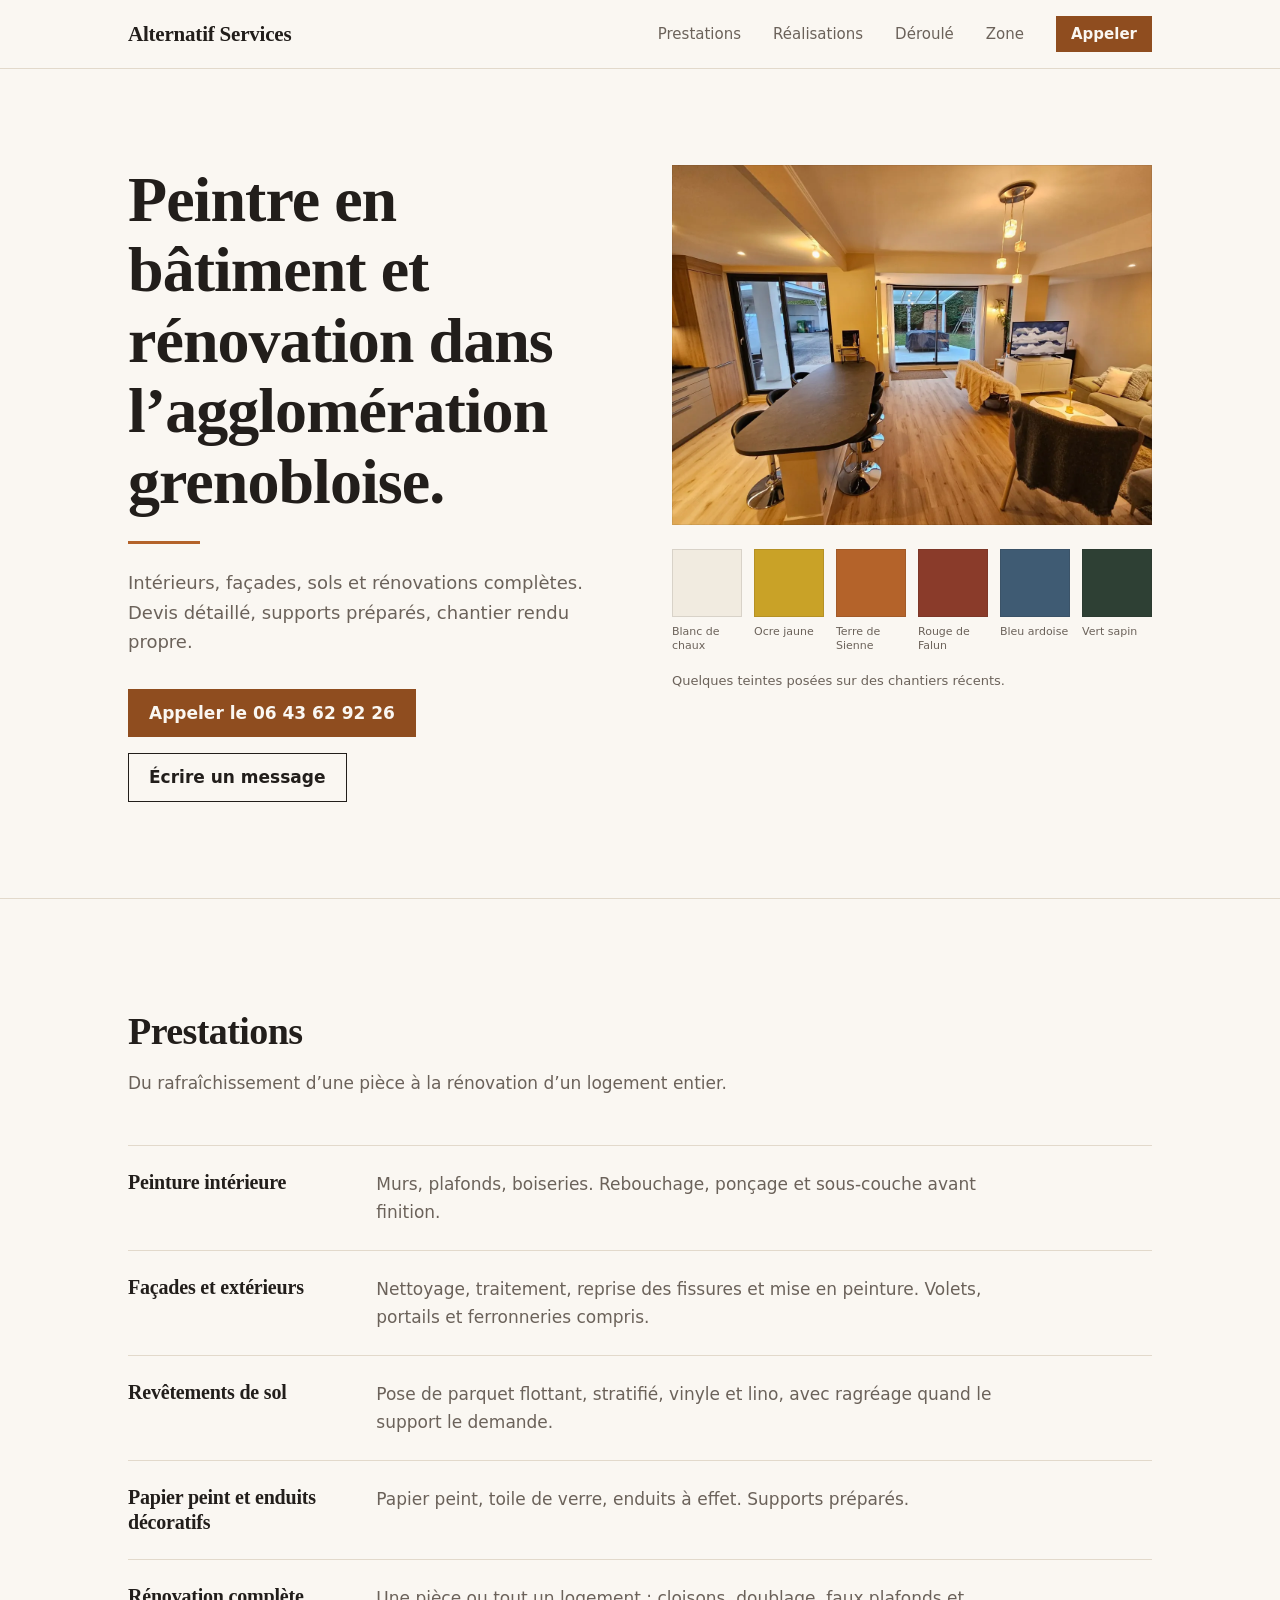
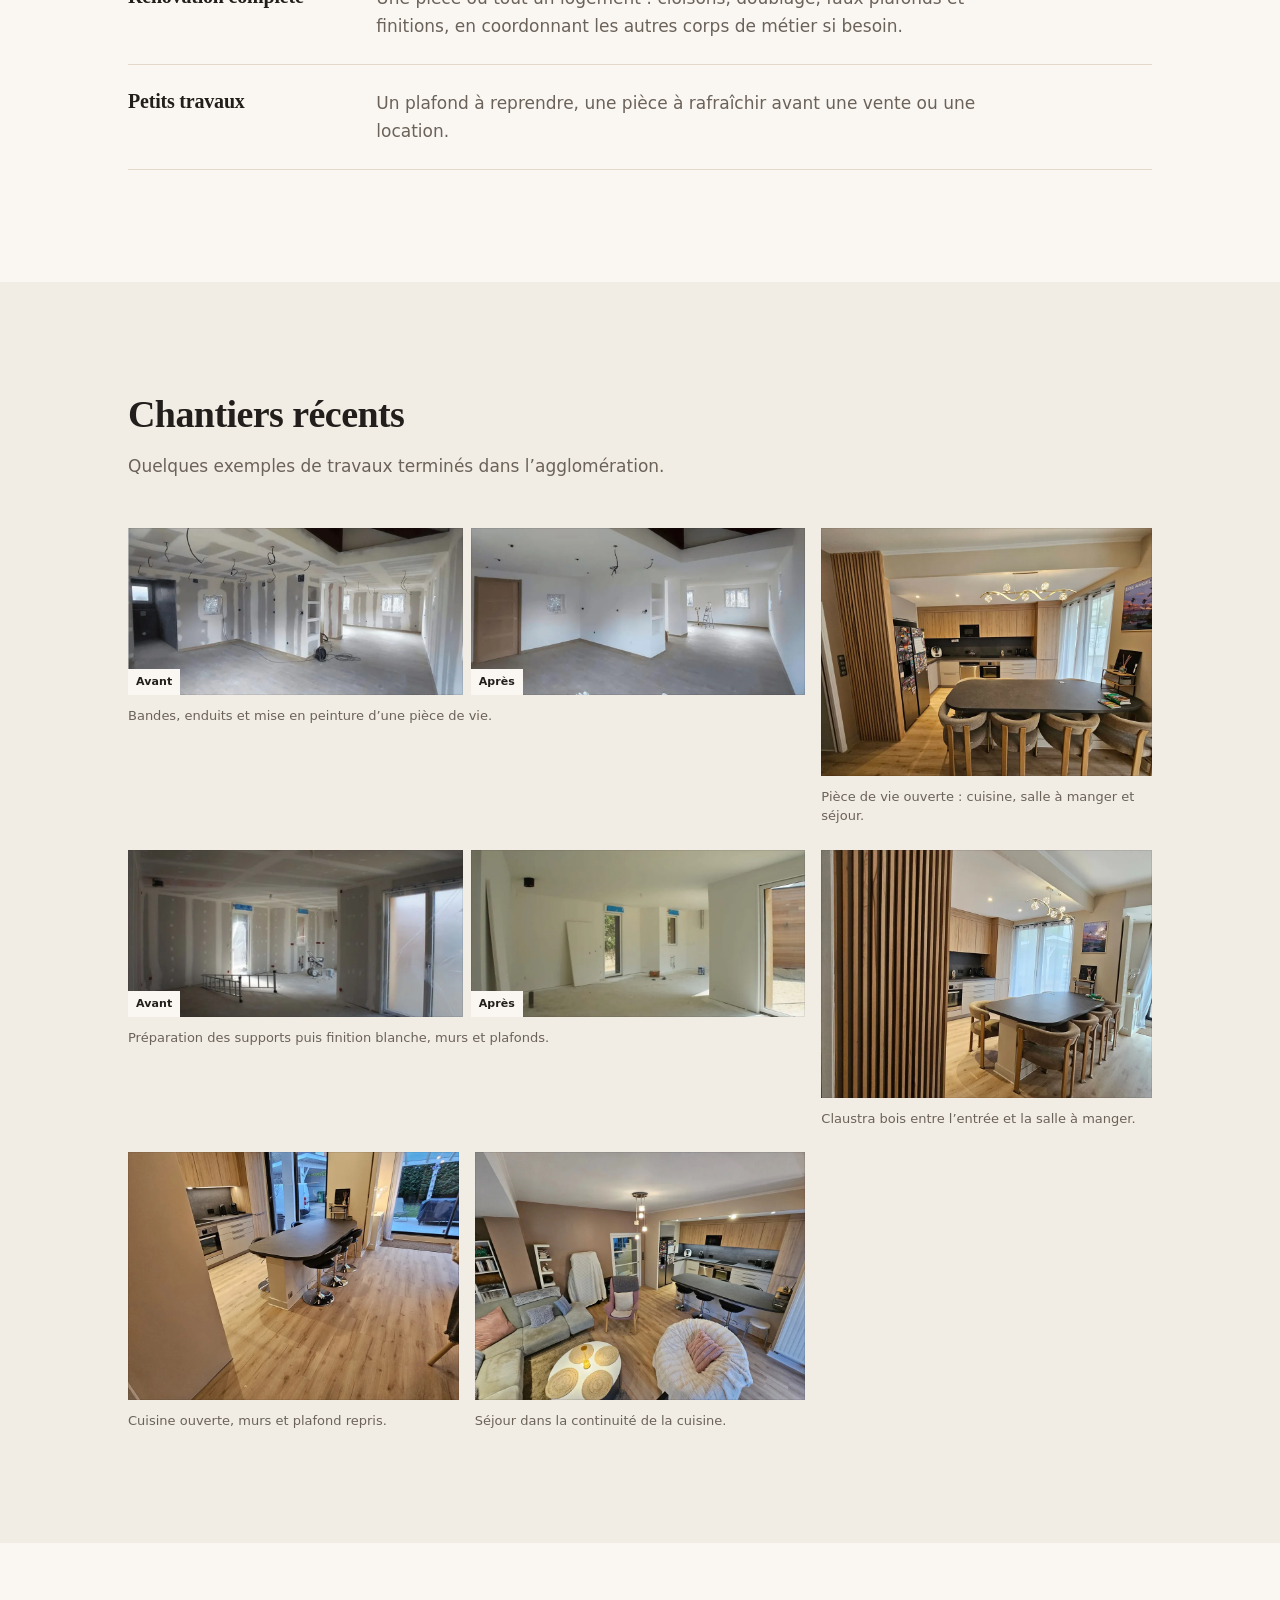
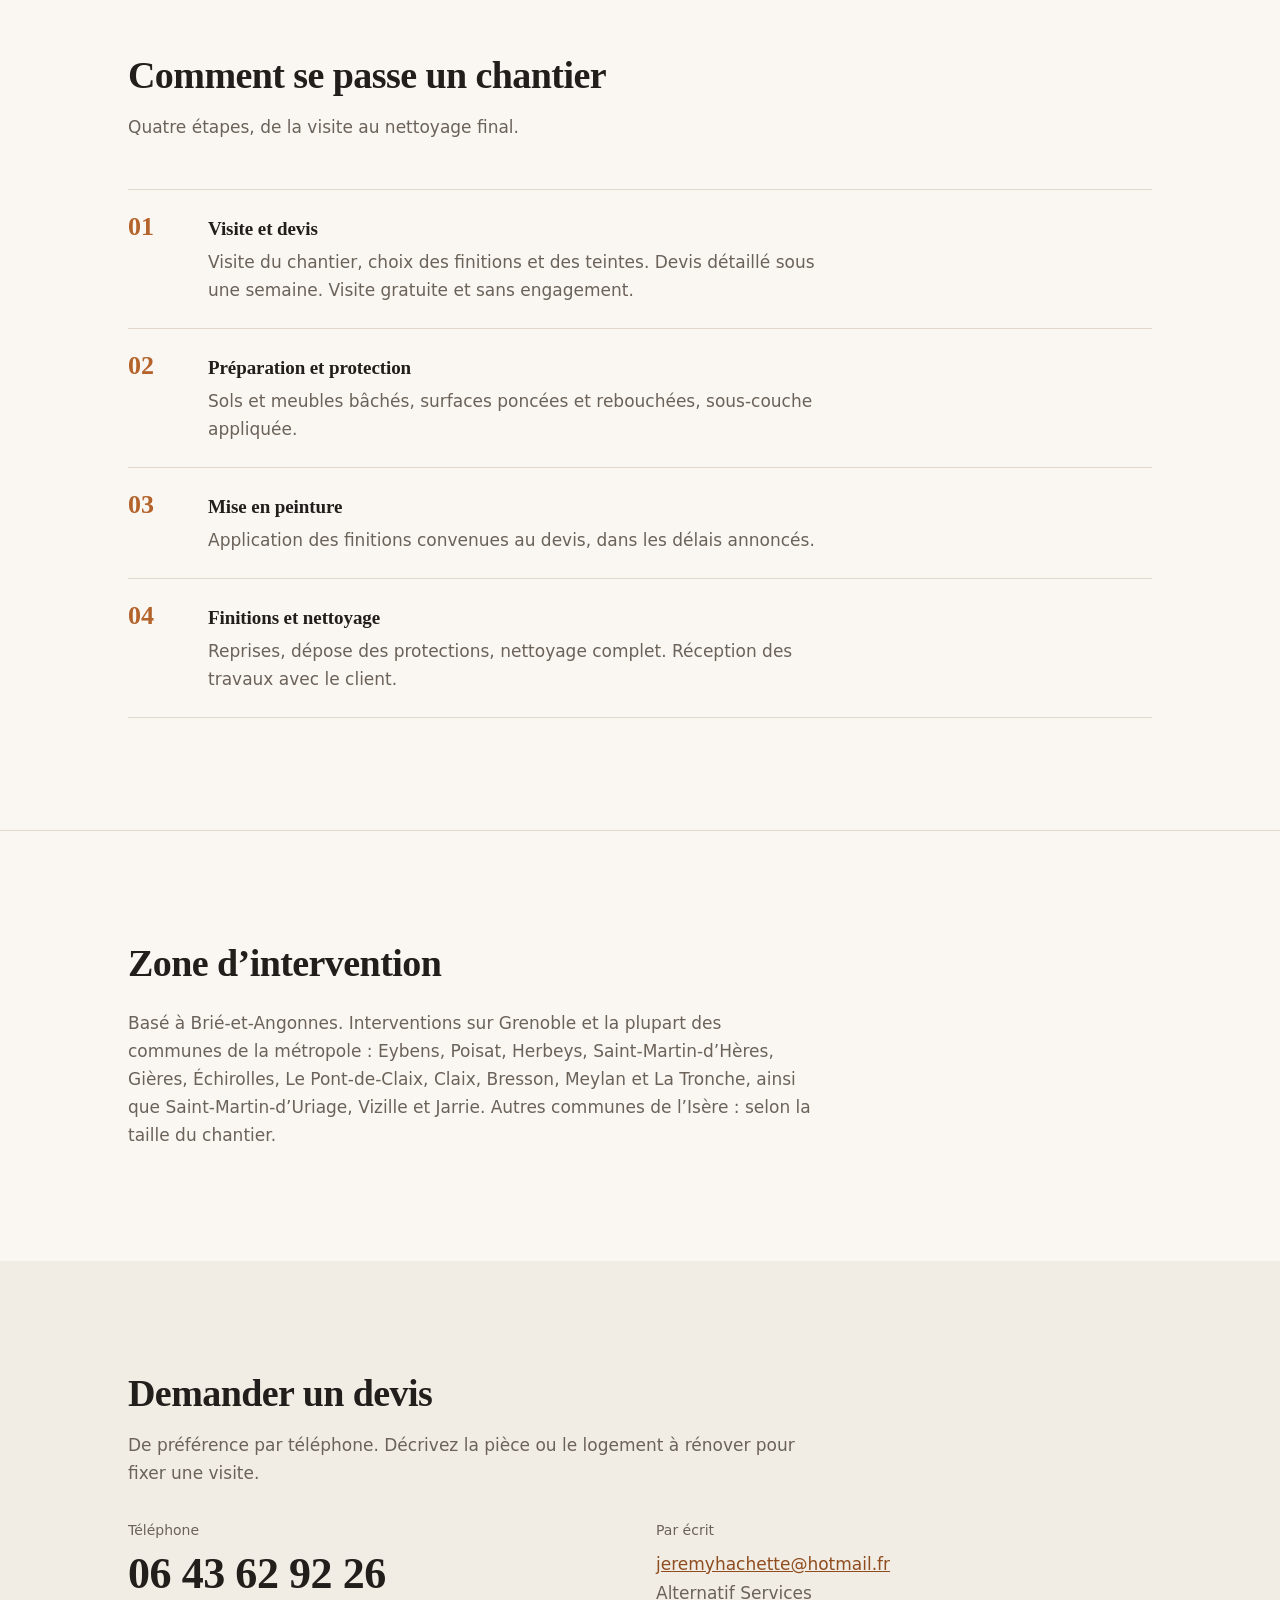
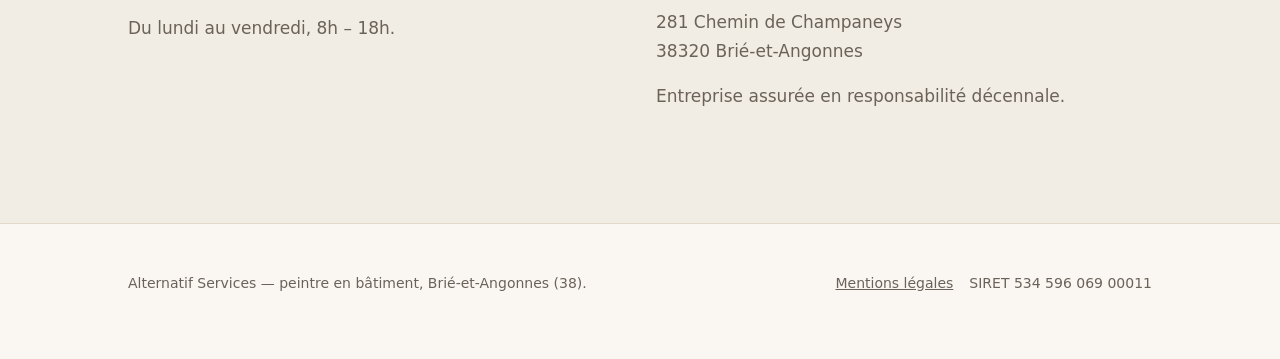
==== commit ef60426e: "Rewrite body copy in a plainer, less personal register The step descriptions had closing asides that" ====
--- a/index.html
+++ b/index.html
@@ -6,7 +6,7 @@
 
 <title>Alternatif Services — Peintre en bâtiment et rénovation à Grenoble</title>
 <meta name="description" content="Peintre en bâtiment et rénovation basé à Brié-et-Angonnes (38). Intérieurs, façades, sols et rénovations complètes sur Grenoble et sa métropole. Devis gratuit.">
-<link rel="canonical" href="https://exemple.github.io/as-website/">
+<link rel="canonical" href="https://hachettej.github.io/as-website/">
 <link rel="icon" href="favicon.svg" type="image/svg+xml">
 <link rel="preload" href="fonts/fraunces-latin-var.woff2" as="font" type="font/woff2" crossorigin>
 <link rel="preload" href="fonts/archivo-latin-var.woff2" as="font" type="font/woff2" crossorigin>
@@ -17,8 +17,8 @@
 <meta property="og:site_name" content="Alternatif Services">
 <meta property="og:title" content="Alternatif Services — Peintre en bâtiment et rénovation à Grenoble">
 <meta property="og:description" content="Intérieurs, façades, sols et rénovations complètes sur Grenoble et sa métropole. Devis gratuit.">
-<meta property="og:url" content="https://exemple.github.io/as-website/">
-<meta property="og:image" content="https://exemple.github.io/as-website/images/og.jpg">
+<meta property="og:url" content="https://hachettej.github.io/as-website/">
+<meta property="og:image" content="https://hachettej.github.io/as-website/images/og.jpg">
 <meta name="twitter:card" content="summary_large_image">
 
 <script type="application/ld+json">
@@ -27,8 +27,8 @@
   "@type": "HousePainter",
   "name": "Alternatif Services",
   "description": "Peintre en bâtiment et rénovation à Brié-et-Angonnes, intervenant sur Grenoble et sa métropole.",
-  "url": "https://exemple.github.io/as-website/",
-  "image": "https://exemple.github.io/as-website/images/og.jpg",
+  "url": "https://hachettej.github.io/as-website/",
+  "image": "https://hachettej.github.io/as-website/images/og.jpg",
   "telephone": "+33643629226",
   "email": "jeremyhachette@hotmail.fr",
   "priceRange": "$$",
@@ -94,9 +94,8 @@
         <h1>Peintre en bâtiment et rénovation dans l’agglomération grenobloise.</h1>
         <hr class="hero__rule">
         <p class="hero__lead">
-          Intérieurs, façades, sols et rénovations complètes. Un devis détaillé
-          avant de commencer, des supports préparés comme il faut, et le chantier
-          rendu propre.
+          Intérieurs, façades, sols et rénovations complètes. Devis détaillé,
+          supports préparés, chantier rendu propre.
         </p>
         <div class="hero__actions">
           <a class="btn" href="tel:+33643629226">Appeler le 06 43 62 92 26</a>
@@ -129,7 +128,7 @@
   <section class="band band--rule" id="prestations">
     <div class="wrap">
       <div class="band__head">
-        <h2>Ce que je fais</h2>
+        <h2>Prestations</h2>
         <p>Du rafraîchissement d’une pièce à la rénovation d’un logement entier.</p>
       </div>
 
@@ -245,31 +244,28 @@
     <div class="wrap">
       <div class="band__head">
         <h2>Comment se passe un chantier</h2>
-        <p>Quatre étapes, de la première visite au coup de balai final.</p>
+        <p>Quatre étapes, de la visite au nettoyage final.</p>
       </div>
 
       <ol class="steps">
         <li class="step">
           <h3>Visite et devis</h3>
-          <p>Je passe voir le chantier, on parle finitions et teintes, et vous
-            recevez un devis détaillé sous une semaine. La visite est gratuite et
-            n’engage à rien.</p>
+          <p>Visite du chantier, choix des finitions et des teintes. Devis détaillé
+            sous une semaine. Visite gratuite et sans engagement.</p>
         </li>
         <li class="step">
           <h3>Préparation et protection</h3>
           <p>Sols et meubles bâchés, surfaces poncées et rebouchées, sous-couche
-            appliquée. C’est la partie qu’on ne voit pas, et c’est elle qui tient
-            dans le temps.</p>
+            appliquée.</p>
         </li>
         <li class="step">
           <h3>Mise en peinture</h3>
-          <p>Application des finitions convenues au devis. Vous savez où en est le
-            chantier, et les délais annoncés sont ceux que je tiens.</p>
+          <p>Application des finitions convenues au devis, dans les délais annoncés.</p>
         </li>
         <li class="step">
           <h3>Finitions et nettoyage</h3>
-          <p>Reprises, dépose des protections, nettoyage complet. On fait le tour
-            ensemble avant que je parte.</p>
+          <p>Reprises, dépose des protections, nettoyage complet. Réception des
+            travaux avec le client.</p>
         </li>
       </ol>
     </div>
@@ -278,14 +274,13 @@
   <section class="band band--rule" id="zone">
     <div class="wrap">
       <div class="band__head">
-        <h2>Où j’interviens</h2>
+        <h2>Zone d’intervention</h2>
       </div>
       <p class="zone__list">
-        Basé à Brié-et-Angonnes, je travaille sur Grenoble et la plupart des
+        Basé à Brié-et-Angonnes. Interventions sur Grenoble et la plupart des
         communes de la métropole : Eybens, Poisat, Herbeys, Saint-Martin-d’Hères,
         Gières, Échirolles, Le Pont-de-Claix, Claix, Bresson, Meylan et La Tronche,
-        ainsi que Saint-Martin-d’Uriage, Vizille et Jarrie. Pour un chantier plus
-        loin en Isère, appelez : cela dépend de la taille du projet.
+        ainsi que Saint-Martin-d’Uriage, Vizille et Jarrie. Autres communes de l’Isère : selon la taille du chantier.
       </p>
     </div>
   </section>
@@ -294,8 +289,8 @@
     <div class="wrap">
       <div class="band__head">
         <h2>Demander un devis</h2>
-        <p>Le plus simple est d’appeler. Décrivez la pièce ou le logement et nous
-          conviendrons d’une visite.</p>
+        <p>De préférence par téléphone. Décrivez la pièce ou le logement à rénover
+          pour fixer une visite.</p>
       </div>
 
       <div class="contact__grid">
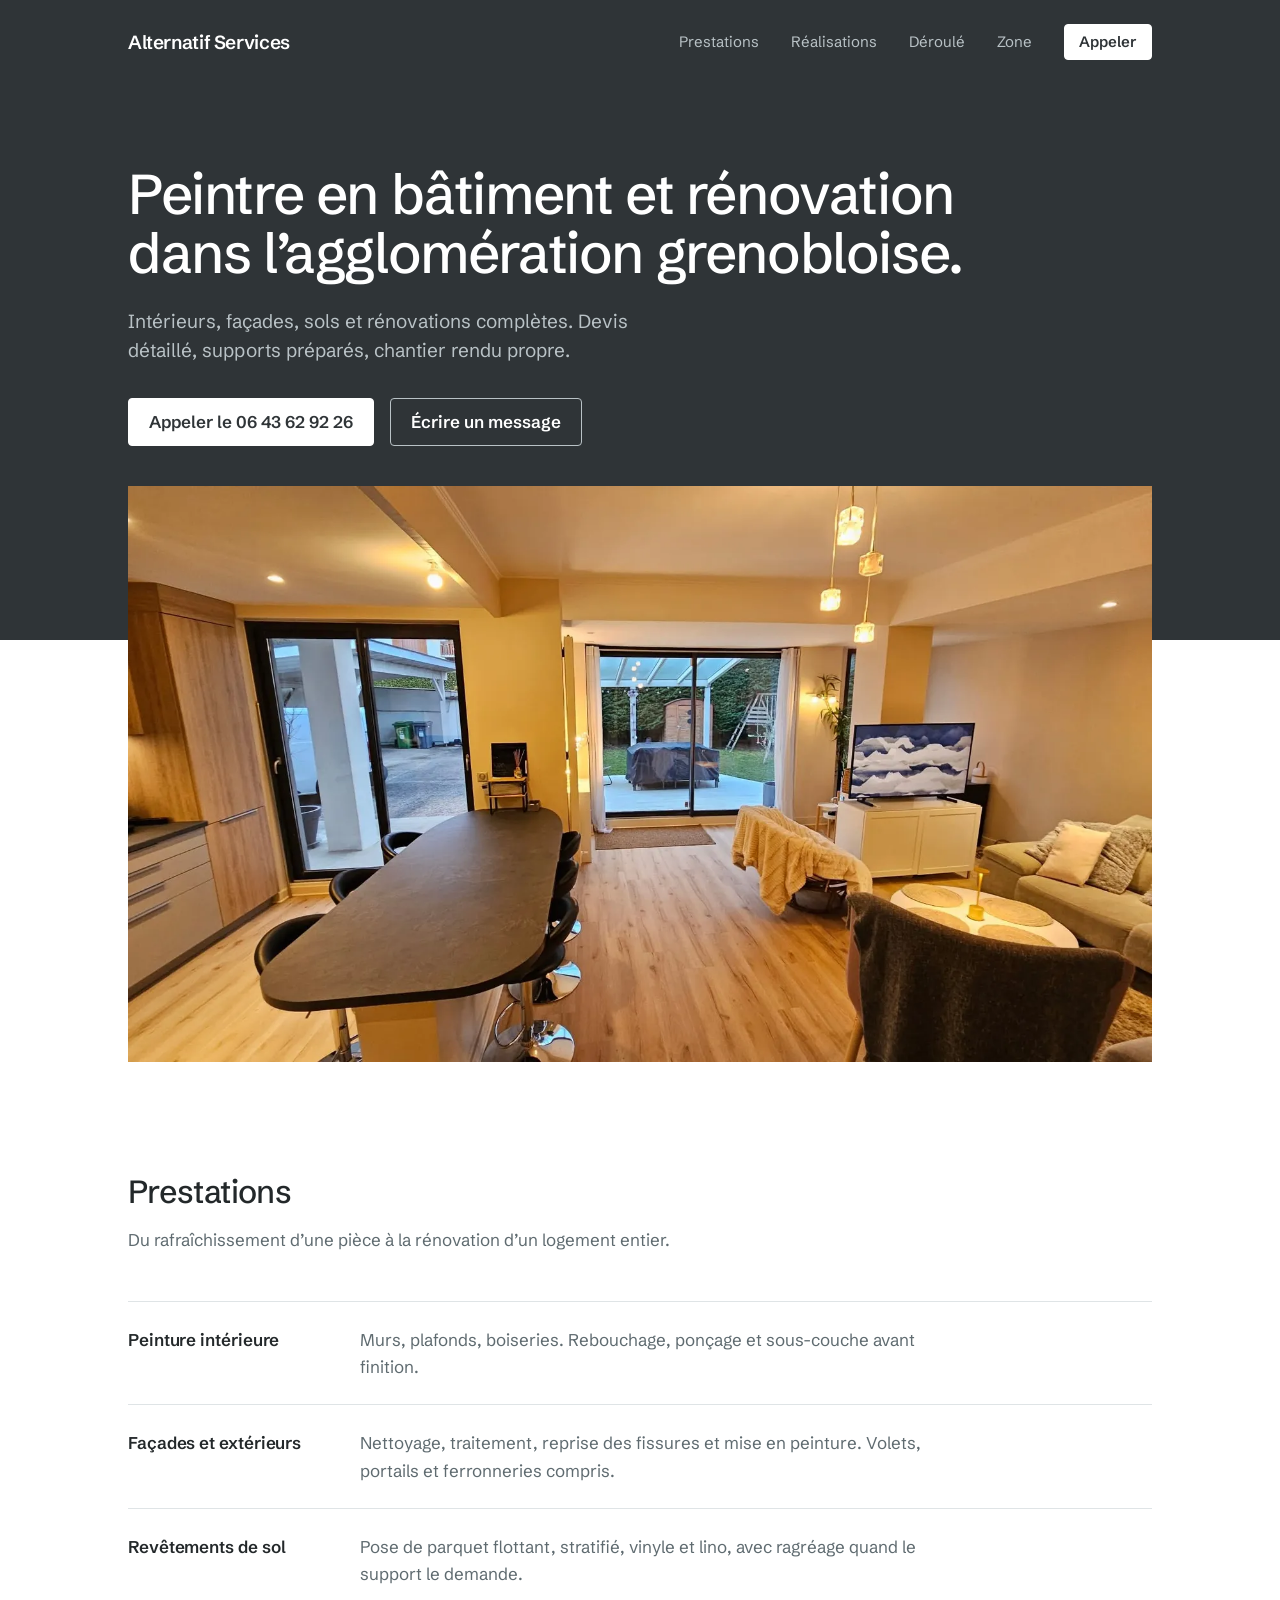
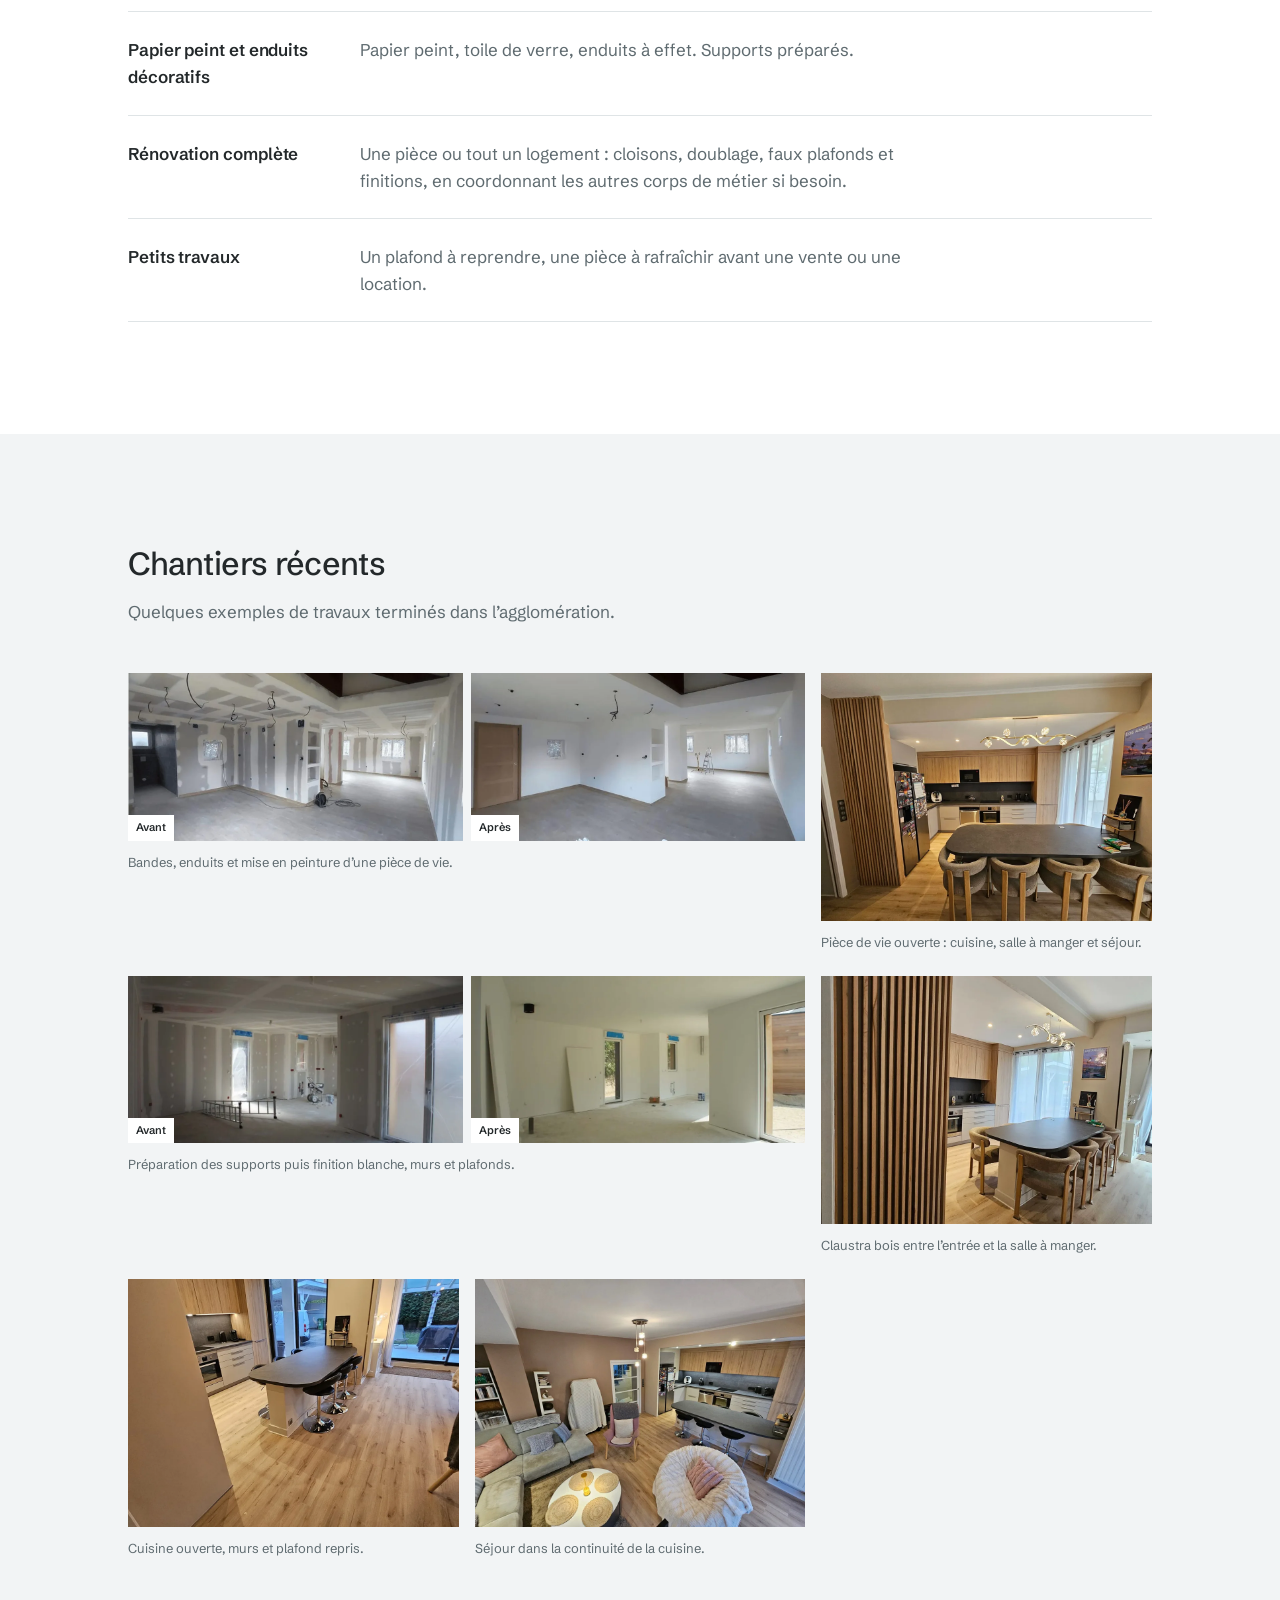
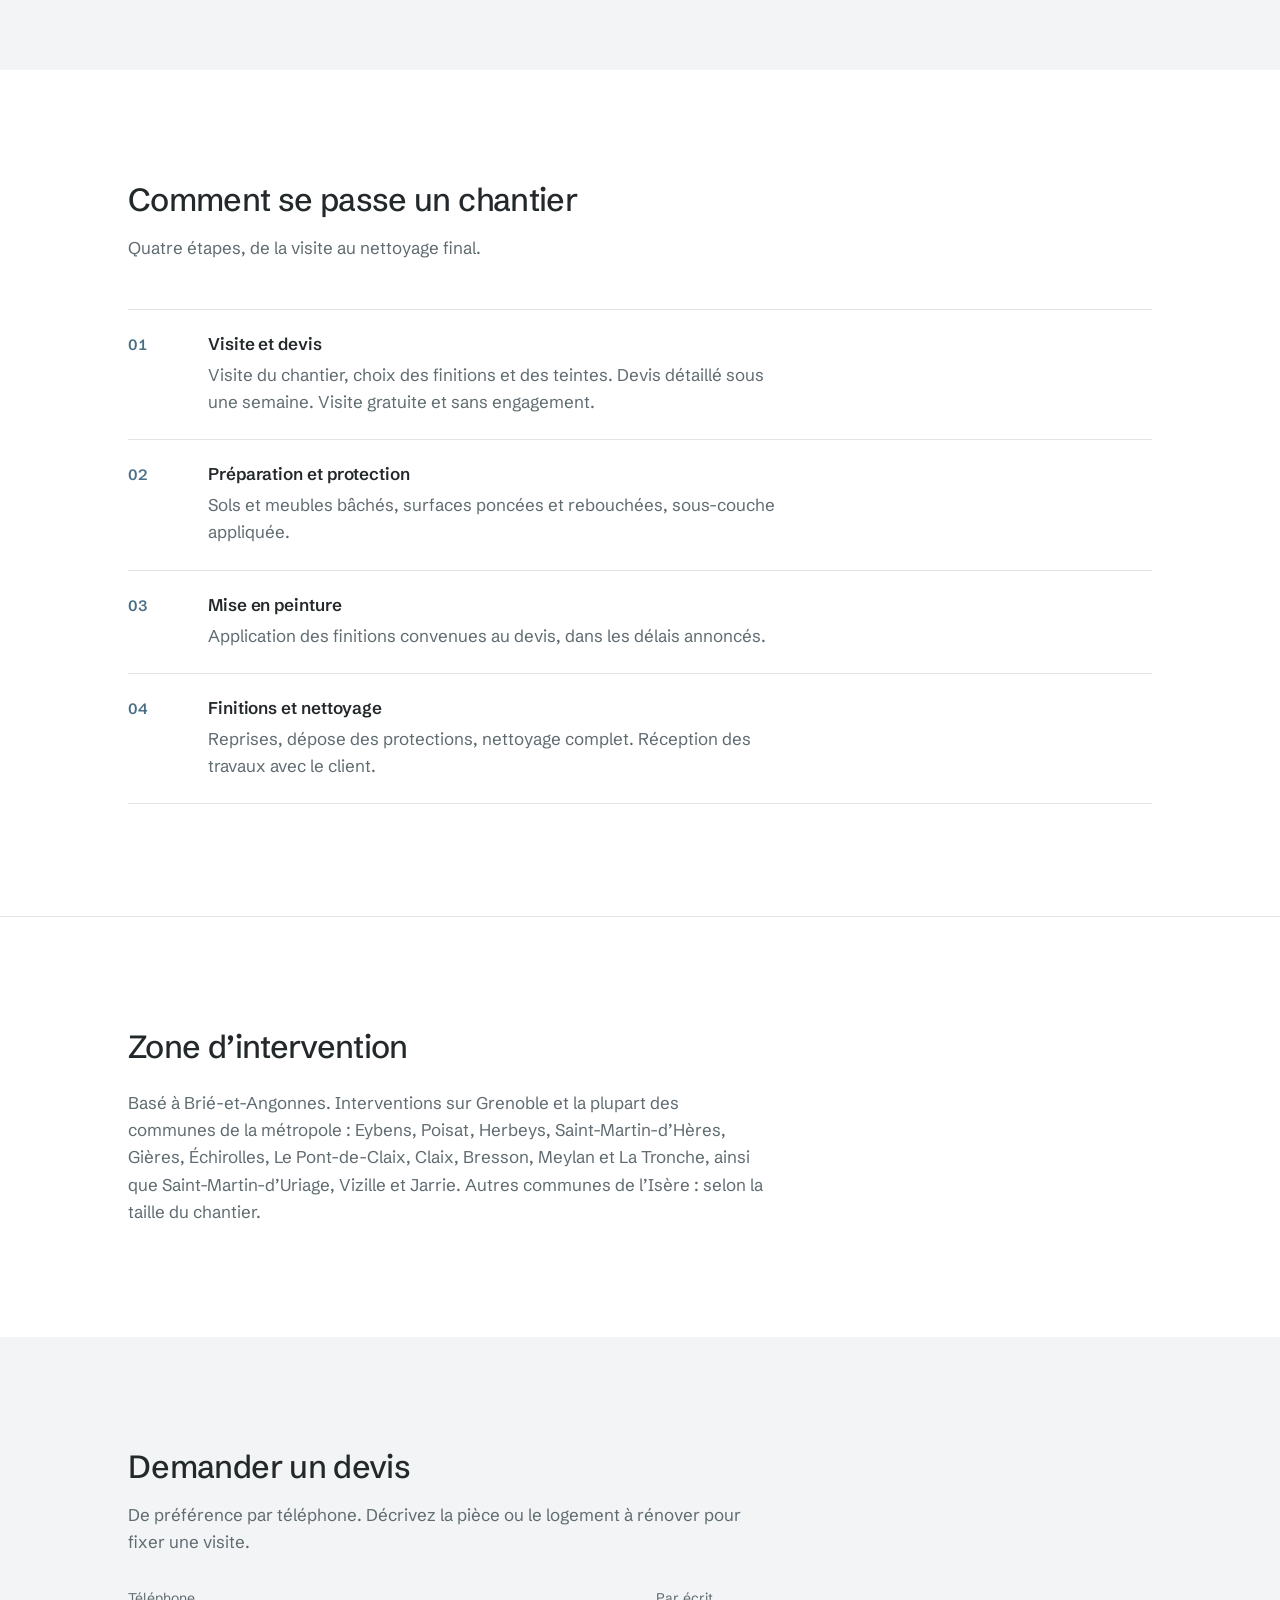
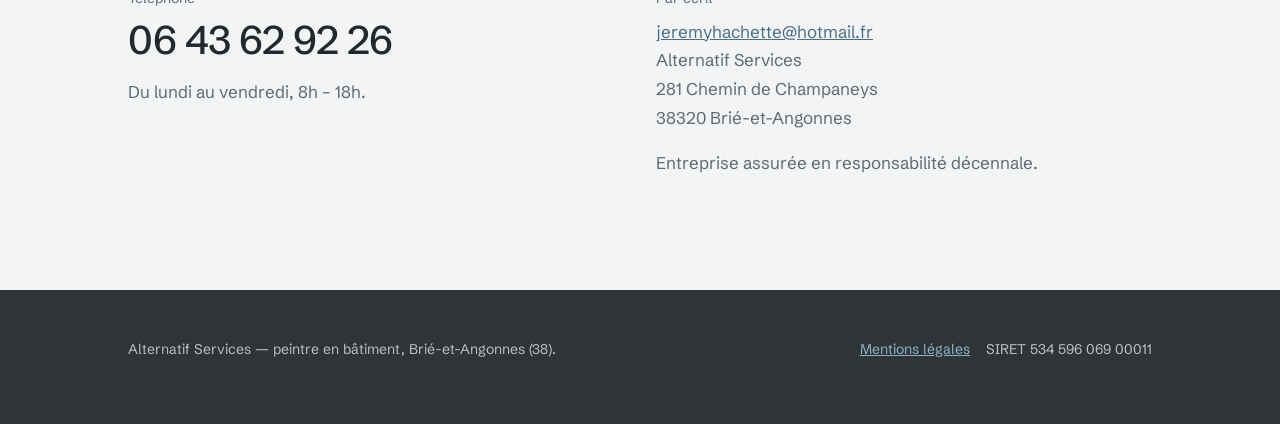
==== commit 977fc84c: "Re-theme: Belledonne, granite and snow Replaces the cream/serif/ochre theme. The page is now rock an" ====
--- a/index.html
+++ b/index.html
@@ -8,8 +8,7 @@
 <meta name="description" content="Peintre en bâtiment et rénovation basé à Brié-et-Angonnes (38). Intérieurs, façades, sols et rénovations complètes sur Grenoble et sa métropole. Devis gratuit.">
 <link rel="canonical" href="https://hachettej.github.io/as-website/">
 <link rel="icon" href="favicon.svg" type="image/svg+xml">
-<link rel="preload" href="fonts/fraunces-latin-var.woff2" as="font" type="font/woff2" crossorigin>
-<link rel="preload" href="fonts/archivo-latin-var.woff2" as="font" type="font/woff2" crossorigin>
+<link rel="preload" href="fonts/schibsted-grotesk-latin-var.woff2" as="font" type="font/woff2" crossorigin>
 <link rel="stylesheet" href="styles.css">
 
 <meta property="og:type" content="website">
@@ -71,61 +70,49 @@
 <body>
 <a class="skip" href="#contenu">Aller au contenu</a>
 
-<header class="masthead">
-  <div class="wrap masthead__inner">
-    <a class="wordmark" href="./">Alternatif Services</a>
-    <div class="masthead__right">
-      <nav class="nav" aria-label="Sections du site">
-        <a href="#prestations">Prestations</a>
-        <a href="#realisations">Réalisations</a>
-        <a href="#deroule">Déroulé</a>
-        <a href="#zone">Zone</a>
-      </nav>
-      <a class="btn btn--sm" href="tel:+33643629226">Appeler</a>
-    </div>
+<div class="crest">
+  <header class="masthead">
+    <div class="wrap masthead__inner">
+      <a class="wordmark" href="./">Alternatif Services</a>
+      <div class="masthead__right">
+        <nav class="nav" aria-label="Sections du site">
+          <a href="#prestations">Prestations</a>
+          <a href="#realisations">Réalisations</a>
+          <a href="#deroule">Déroulé</a>
+          <a href="#zone">Zone</a>
+        </nav>
+        <a class="btn btn--light btn--sm" href="tel:+33643629226">Appeler</a>
+      </div>
+    </div>
+  </header>
+
+  <section class="hero">
+    <div class="wrap">
+      <h1>Peintre en bâtiment et rénovation dans l’agglomération grenobloise.</h1>
+      <p class="hero__lead">
+        Intérieurs, façades, sols et rénovations complètes. Devis détaillé,
+        supports préparés, chantier rendu propre.
+      </p>
+      <div class="hero__actions">
+        <a class="btn btn--light" href="tel:+33643629226">Appeler le 06 43 62 92 26</a>
+        <a class="btn btn--outline" href="mailto:jeremyhachette@hotmail.fr">Écrire un message</a>
+      </div>
+
+    </div>
+  </section>
+</div>
+
+<main id="contenu">
+
+  <div class="wrap">
+    <figure class="hero__figure">
+      <img src="images/hero.webp" width="1600" height="900"
+           alt="Séjour et coin repas après rénovation : sol en chêne clair, îlot
+                avec tabourets et baie vitrée ouvrant sur le jardin.">
+    </figure>
   </div>
-</header>
-
-<main id="contenu">
-
-  <section class="hero">
-    <div class="wrap hero__inner">
-      <div>
-        <h1>Peintre en bâtiment et rénovation dans l’agglomération grenobloise.</h1>
-        <hr class="hero__rule">
-        <p class="hero__lead">
-          Intérieurs, façades, sols et rénovations complètes. Devis détaillé,
-          supports préparés, chantier rendu propre.
-        </p>
-        <div class="hero__actions">
-          <a class="btn" href="tel:+33643629226">Appeler le 06 43 62 92 26</a>
-          <a class="btn btn--ghost" href="mailto:jeremyhachette@hotmail.fr">Écrire un message</a>
-        </div>
-      </div>
-
-      <div>
-        <figure class="hero__figure">
-          <img src="images/hero.webp" width="1280" height="960"
-               alt="Séjour et coin repas après rénovation : sol en chêne clair, îlot
-                    avec tabourets et baie vitrée ouvrant sur le jardin.">
-        </figure>
-
-        <div class="nuancier">
-          <ul class="nuancier__list">
-            <li><span class="teinte__chip" style="--teinte:#f1ebe0"></span><span class="teinte__name">Blanc de chaux</span></li>
-            <li><span class="teinte__chip" style="--teinte:#c9a227"></span><span class="teinte__name">Ocre jaune</span></li>
-            <li><span class="teinte__chip" style="--teinte:#b4632a"></span><span class="teinte__name">Terre de Sienne</span></li>
-            <li><span class="teinte__chip" style="--teinte:#8a3b2a"></span><span class="teinte__name">Rouge de Falun</span></li>
-            <li><span class="teinte__chip" style="--teinte:#3f5b73"></span><span class="teinte__name">Bleu ardoise</span></li>
-            <li><span class="teinte__chip" style="--teinte:#2e4034"></span><span class="teinte__name">Vert sapin</span></li>
-          </ul>
-          <p class="nuancier__note">Quelques teintes posées sur des chantiers récents.</p>
-        </div>
-      </div>
-    </div>
-  </section>
-
-  <section class="band band--rule" id="prestations">
+
+  <section class="band band--after-hero" id="prestations">
     <div class="wrap">
       <div class="band__head">
         <h2>Prestations</h2>
--- a/styles.css
+++ b/styles.css
@@ -1,46 +1,42 @@
 /* ==========================================================================
-   Alternatif Services
-   Plain CSS, no build step. The tokens in :root drive the whole site —
-   changing the palette or type here restyles every page.
+   Alternatif Services — Belledonne
+   Plain CSS, no build step. The tokens in :root drive the whole site.
+
+   The page is rock and snow: a granite block carries the header and hero,
+   the body below is snow-white, and the hero photo straddles the boundary
+   between them. That edge is the only idea on the page; everything else
+   stays quiet.
    ========================================================================== */
 
-/* --- Fonts ---------------------------------------------------------------
-   Self-hosted on purpose. Loading these from Google would send every
-   visitor's IP address to a third party, which the legal page says we
-   don't do. Latin subset only; it covers French including oe/OE.
+/* --- Font ----------------------------------------------------------------
+   One family, self-hosted. Loading it from Google would send every
+   visitor's IP to a third party, which the legal page says we don't do.
+   Latin subset only; it covers French including oe/OE.
    ------------------------------------------------------------------------ */
 @font-face {
-  font-family: "Fraunces";
-  src: url("fonts/fraunces-latin-var.woff2") format("woff2");
+  font-family: "Schibsted Grotesk";
+  src: url("fonts/schibsted-grotesk-latin-var.woff2") format("woff2");
   font-weight: 400 700;
   font-style: normal;
   font-display: swap;
 }
-@font-face {
-  font-family: "Archivo";
-  src: url("fonts/archivo-latin-var.woff2") format("woff2");
-  font-weight: 400 700;
-  font-style: normal;
-  font-display: swap;
-}
 
 /* --- Tokens -------------------------------------------------------------- */
 :root {
   color-scheme: light;
 
-  /* Pigments. Ochre is decorative only — at 4.09:1 on paper it is not
-     legible enough for body text. Use ochre-deep (5.99:1) for anything
-     you have to read. */
-  --paper:      #faf7f2;
-  --paper-alt:  #f2ede4;
-  --ink:        #221e1b;
-  --ink-muted:  #6b625a;
-  --rule:       #e2d9cb;
-  --ochre:      #b4632a;
-  --ochre-deep: #8f4d1f;
-
-  --font-display: "Fraunces", Georgia, "Times New Roman", serif;
-  --font-body: "Archivo", system-ui, -apple-system, "Segoe UI", Roboto, sans-serif;
+  --granite:      #2f3437;
+  --granite-deep: #23282a;
+  --snow:         #ffffff;
+  --mist:         #f2f4f5;
+  --ink:          #23282a;
+  --ink-muted:    #5f6b70;
+  --rule:         #dfe4e6;
+  --glacier:      #4a6e86;   /* 5.44:1 on snow  — links, buttons on light */
+  --glacier-pale: #8fb4c9;   /* 5.72:1 on granite — accents inside the band */
+  --snow-muted:   #b9c2c6;   /* 6.95:1 on granite — secondary text on dark */
+
+  --font: "Schibsted Grotesk", system-ui, -apple-system, "Segoe UI", Roboto, sans-serif;
 
   --s1: 0.25rem;
   --s2: 0.5rem;
@@ -55,6 +51,7 @@
   --measure: 64ch;
   --gutter: clamp(1.25rem, 5vw, 3rem);
   --band: clamp(3.5rem, 9vw, 7rem);
+  --overhang: clamp(3rem, 12vw, 10rem);
 }
 
 /* --- Base ---------------------------------------------------------------- */
@@ -69,11 +66,11 @@
 
 body {
   margin: 0;
-  background: var(--paper);
+  background: var(--snow);
   color: var(--ink);
-  font-family: var(--font-body);
+  font-family: var(--font);
   font-size: 1.0625rem;
-  line-height: 1.65;
+  line-height: 1.6;
   font-synthesis-weight: none;
   -webkit-font-smoothing: antialiased;
 }
@@ -84,36 +81,33 @@
   height: auto;
 }
 
-a { color: var(--ochre-deep); }
+a { color: var(--glacier); }
 a:hover { color: var(--ink); }
 
 :focus-visible {
-  outline: 2px solid var(--ochre-deep);
+  outline: 2px solid var(--glacier);
   outline-offset: 3px;
 }
 
 h1, h2, h3 {
   margin: 0;
-  font-family: var(--font-display);
-  font-weight: 600;
-  line-height: 1.1;
-  letter-spacing: -0.015em;
+  font-weight: 500;
+  line-height: 1.12;
   text-wrap: balance;
 }
 
-/* Fraunces carries an optical-size axis: large sizes get the higher-contrast,
-   tighter-fitting cut, small sizes the sturdier one. */
 h1 {
-  font-size: clamp(2.25rem, 1.3rem + 4vw, 4rem);
-  font-variation-settings: "opsz" 144;
+  font-size: clamp(2.25rem, 1.35rem + 3.8vw, 3.5rem);
+  line-height: 1.06;
+  letter-spacing: -0.025em;
 }
 h2 {
-  font-size: clamp(1.625rem, 1.2rem + 1.6vw, 2.375rem);
-  font-variation-settings: "opsz" 72;
+  font-size: clamp(1.5rem, 1.2rem + 1.35vw, 2rem);
+  letter-spacing: -0.02em;
 }
 h3 {
-  font-size: 1.1875rem;
-  font-variation-settings: "opsz" 24;
+  font-size: 1.0625rem;
+  font-weight: 600;
   letter-spacing: -0.005em;
 }
 
@@ -129,8 +123,10 @@
 }
 
 .band { padding-block: var(--band); }
-.band--tint { background: var(--paper-alt); }
+.band--tint { background: var(--mist); }
 .band--rule { border-top: 1px solid var(--rule); }
+
+.band--after-hero { padding-top: var(--band); }
 
 .band__head { max-width: var(--measure); }
 .band__head p {
@@ -142,15 +138,20 @@
   position: absolute;
   left: -9999px;
   top: 0;
-  background: var(--ink);
-  color: var(--paper);
+  z-index: 10;
   padding: var(--s3) var(--s4);
-  z-index: 10;
+  background: var(--snow);
+  color: var(--ink);
 }
 .skip:focus { left: var(--s3); top: var(--s3); }
 
-/* --- Masthead ------------------------------------------------------------ */
-.masthead { border-bottom: 1px solid var(--rule); }
+/* --- Granite block: masthead + hero --------------------------------------
+   One dark slab. The hero photo hangs past its lower edge so the boundary
+   cuts across the image. */
+.crest {
+  background: var(--granite);
+  color: var(--snow);
+}
 
 .masthead__inner {
   display: flex;
@@ -158,20 +159,18 @@
   align-items: center;
   justify-content: space-between;
   gap: var(--s4);
-  padding-block: var(--s4);
+  padding-block: var(--s5);
 }
 
 .wordmark {
-  font-family: var(--font-display);
-  font-variation-settings: "opsz" 36;
-  font-weight: 600;
-  font-size: 1.3125rem;
-  letter-spacing: -0.01em;
-  color: var(--ink);
+  font-size: 1.1875rem;
+  font-weight: 600;
+  letter-spacing: -0.02em;
+  color: var(--snow);
   text-decoration: none;
   white-space: nowrap;
 }
-.wordmark:hover { color: var(--ochre-deep); }
+.wordmark:hover { color: var(--glacier-pale); }
 
 .masthead__right {
   display: flex;
@@ -179,82 +178,32 @@
   gap: clamp(1rem, 3vw, 2rem);
 }
 
-.nav {
-  display: flex;
-  gap: clamp(1rem, 3vw, 2rem);
-}
+.nav { display: flex; gap: clamp(1rem, 3vw, 2rem); }
 .nav a {
-  color: var(--ink-muted);
+  color: var(--snow-muted);
   text-decoration: none;
   font-size: 0.9375rem;
 }
-.nav a:hover { color: var(--ochre-deep); }
-
-/* Below this width the four anchors crowd the phone button, which is the
-   only thing on the page that actually earns a tap. Drop the anchors. */
+.nav a:hover { color: var(--snow); }
+
+/* Below this the anchors crowd the phone button, which is the only thing
+   on the page that really earns a tap. */
 @media (max-width: 46rem) {
   .nav { display: none; }
 }
 
-/* --- Buttons ------------------------------------------------------------- */
-.btn {
-  display: inline-block;
-  font: inherit;
-  font-weight: 600;
-  line-height: 1.2;
-  padding: 0.8125rem 1.25rem;
-  border: 1px solid var(--ochre-deep);
-  background: var(--ochre-deep);
-  color: var(--paper);
-  text-decoration: none;
-  transition: background-color 120ms ease, border-color 120ms ease, color 120ms ease;
-}
-.btn:hover {
-  background: var(--ink);
-  border-color: var(--ink);
-  color: var(--paper);
-}
-
-.btn--ghost {
-  background: transparent;
-  border-color: var(--ink);
-  color: var(--ink);
-}
-.btn--ghost:hover {
-  background: var(--ink);
-  color: var(--paper);
-}
-
-.btn--sm {
-  padding: 0.5rem 0.875rem;
-  font-size: 0.9375rem;
-}
-
-/* --- Hero ---------------------------------------------------------------- */
-.hero { padding-block: clamp(3rem, 8vw, 6rem); }
-
-.hero__inner {
-  display: grid;
-  gap: clamp(2.5rem, 6vw, 4rem);
-  align-items: start;
-}
-
-@media (min-width: 60rem) {
-  .hero__inner { grid-template-columns: 1fr minmax(24rem, 30rem); }
-}
-
-.hero__rule {
-  width: 4.5rem;
-  height: 3px;
-  margin: var(--s5) 0;
-  border: 0;
-  background: var(--ochre);
+/* Bottom padding has to clear the photo that is pulled up over it. */
+.hero {
+  padding-top: clamp(2.5rem, 7vw, 5rem);
+  padding-bottom: calc(var(--overhang) + clamp(1.5rem, 4vw, 2.5rem));
 }
 
 .hero__lead {
   max-width: 46ch;
-  font-size: 1.125rem;
-  color: var(--ink-muted);
+  margin-top: var(--s5);
+  font-size: 1.1875rem;
+  line-height: 1.55;
+  color: var(--snow-muted);
 }
 
 .hero__actions {
@@ -265,52 +214,67 @@
   margin-top: var(--s6);
 }
 
-.hero__figure { margin: 0; }
+/* Sits just below the granite block and is pulled back up into it, so the
+   block's lower edge cuts across the image. Margin collapsing makes the
+   mirror-image approach (negative bottom margin inside the block) unreliable. */
+.hero__figure {
+  position: relative;
+  z-index: 1;
+  margin: calc(-1 * var(--overhang)) 0 0;
+}
 .hero__figure img {
   width: 100%;
-  aspect-ratio: 4 / 3;
+  aspect-ratio: 16 / 9;
   object-fit: cover;
-  background: var(--paper-alt);
-}
-
-/* --- Nuancier ------------------------------------------------------------
-   The one decorative flourish on the site. A paint chart is the most
-   characteristic object in this trade, and these are real tones from
-   recent jobs, so it carries information rather than filling space. */
-.nuancier { margin-top: var(--s5); }
-
-.nuancier__list {
-  display: grid;
-  grid-template-columns: repeat(3, 1fr);
-  gap: var(--s3);
-  margin: 0;
-  padding: 0;
-  list-style: none;
-}
-
-@media (min-width: 30rem) {
-  .nuancier__list { grid-template-columns: repeat(6, 1fr); }
-}
-
-.teinte__chip {
-  display: block;
-  height: clamp(3rem, 7vw, 4.25rem);
-  background: var(--teinte);
-  border: 1px solid rgb(34 30 27 / 0.12);
-}
-
-.teinte__name {
-  display: block;
-  margin-top: var(--s2);
-  font-size: 0.6875rem;
-  line-height: 1.3;
-  color: var(--ink-muted);
-}
-
-.nuancier__note {
-  margin: var(--s4) 0 0;
-  font-size: 0.8125rem;
-  color: var(--ink-muted);
+  background: var(--granite-deep);
+}
+
+/* --- Buttons ------------------------------------------------------------- */
+.btn {
+  display: inline-block;
+  font: inherit;
+  font-weight: 600;
+  line-height: 1.2;
+  padding: 0.8125rem 1.25rem;
+  border: 1px solid var(--granite);
+  border-radius: 4px;
+  background: var(--granite);
+  color: var(--snow);
+  text-decoration: none;
+  transition: background-color 120ms ease, border-color 120ms ease, color 120ms ease;
+}
+.btn:hover {
+  background: var(--glacier);
+  border-color: var(--glacier);
+  color: var(--snow);
+}
+
+/* On the granite block the fills invert. */
+.btn--light {
+  background: var(--snow);
+  border-color: var(--snow);
+  color: var(--granite);
+}
+.btn--light:hover {
+  background: var(--glacier-pale);
+  border-color: var(--glacier-pale);
+  color: var(--granite-deep);
+}
+
+.btn--outline {
+  background: transparent;
+  border-color: var(--snow-muted);
+  color: var(--snow);
+}
+.btn--outline:hover {
+  background: transparent;
+  border-color: var(--snow);
+  color: var(--snow);
+}
+
+.btn--sm {
+  padding: 0.5rem 0.875rem;
+  font-size: 0.9375rem;
 }
 
 /* --- Services ------------------------------------------------------------ */
@@ -332,12 +296,9 @@
 }
 
 .service dt {
-  font-family: var(--font-display);
-  font-variation-settings: "opsz" 30;
-  font-weight: 600;
-  font-size: 1.25rem;
-  line-height: 1.25;
-  letter-spacing: -0.01em;
+  font-weight: 600;
+  font-size: 1.0625rem;
+  letter-spacing: -0.005em;
 }
 
 .service dd {
@@ -362,13 +323,7 @@
   width: 100%;
   aspect-ratio: 4 / 3;
   object-fit: cover;
-  background: var(--paper-alt);
-}
-
-.shot img,
-.hero__figure img {
-  outline: 1px solid rgb(34 30 27 / 0.09);
-  outline-offset: -1px;
+  background: var(--mist);
 }
 
 .shot figcaption {
@@ -399,16 +354,14 @@
   left: 0;
   bottom: 0;
   padding: 0.25rem 0.5rem;
-  background: var(--paper);
+  background: var(--snow);
   color: var(--ink);
   font-size: 0.6875rem;
   font-weight: 600;
-  letter-spacing: 0.01em;
 }
 
 /* --- Déroulé d'un chantier ----------------------------------------------
-   Numbered because this genuinely is a sequence. Nothing else on the page
-   is numbered. */
+   Numbered because this genuinely is a sequence. Nothing else is numbered. */
 .steps {
   margin: var(--s7) 0 0;
   padding: 0;
@@ -427,12 +380,12 @@
 
 .step::before {
   content: counter(step, decimal-leading-zero);
-  font-family: var(--font-display);
-  font-variation-settings: "opsz" 48;
-  font-weight: 600;
-  font-size: 1.625rem;
-  line-height: 1;
-  color: var(--ochre);
+  font-size: 0.9375rem;
+  font-weight: 600;
+  font-variant-numeric: tabular-nums;
+  letter-spacing: 0.02em;
+  line-height: 1.5;
+  color: var(--glacier);
 }
 
 .step p {
@@ -470,16 +423,14 @@
 
 .contact__tel {
   display: inline-block;
-  font-family: var(--font-display);
-  font-variation-settings: "opsz" 96;
-  font-weight: 600;
-  font-size: clamp(1.75rem, 1.1rem + 3.2vw, 2.75rem);
+  font-size: clamp(1.75rem, 1.1rem + 3.2vw, 2.5rem);
+  font-weight: 500;
   line-height: 1.1;
-  letter-spacing: -0.01em;
+  letter-spacing: -0.025em;
   color: var(--ink);
   text-decoration: none;
 }
-.contact__tel:hover { color: var(--ochre-deep); }
+.contact__tel:hover { color: var(--glacier); }
 
 .contact__label {
   margin: 0 0 var(--s2);
@@ -493,14 +444,14 @@
   line-height: 1.7;
   color: var(--ink-muted);
 }
-.contact__detail a { color: var(--ochre-deep); }
-
-/* --- Colophon ------------------------------------------------------------ */
+
+/* --- Colophon ------------------------------------------------------------
+   Granite again, so the page is bookended by rock. */
 .colophon {
-  border-top: 1px solid var(--rule);
+  background: var(--granite);
+  color: var(--snow-muted);
   padding-block: var(--s7);
   font-size: 0.875rem;
-  color: var(--ink-muted);
 }
 
 .colophon__inner {
@@ -510,8 +461,8 @@
   gap: var(--s4) var(--s6);
 }
 
-.colophon a { color: var(--ink-muted); }
-.colophon a:hover { color: var(--ochre-deep); }
+.colophon a { color: var(--glacier-pale); }
+.colophon a:hover { color: var(--snow); }
 
 .colophon__legal {
   display: flex;
@@ -519,13 +470,12 @@
   gap: var(--s4);
 }
 
-/* --- Legal / 404 prose --------------------------------------------------- */
+/* --- Legal / prose ------------------------------------------------------- */
 .prose { max-width: var(--measure); }
 
 .prose h2 {
   margin-top: var(--s7);
-  font-size: 1.375rem;
-  font-variation-settings: "opsz" 36;
+  font-size: 1.25rem;
 }
 .prose h2:first-of-type { margin-top: var(--s6); }
 
